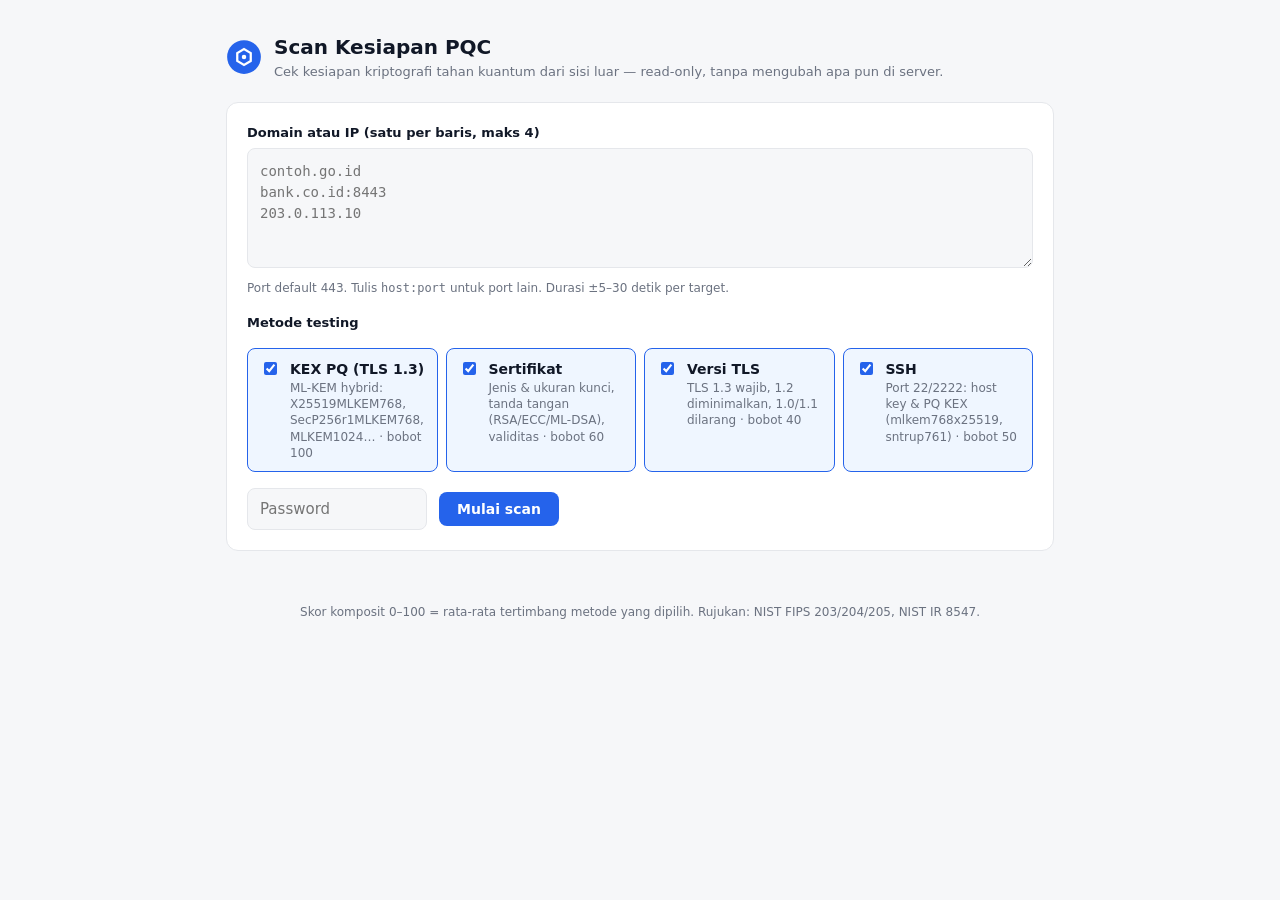
==== app/static/index.html @ fd1c0d9f "Import SecScan PQC as deployed on cyrene Co-Authored-By: Claude Opus 5.5 <noreply@anthropic.com>" ====
<!doctype html>
<html lang="id">
<head>
<meta charset="utf-8">
<meta name="viewport" content="width=device-width, initial-scale=1">
<title>SecScan PQC</title>
<link rel="icon" href="data:image/svg+xml,<svg xmlns='http://www.w3.org/2000/svg' viewBox='0 0 32 32'><circle cx='16' cy='16' r='15' fill='%232563eb'/><polygon points='22,19.5 16,23 10,19.5 10,12.5 16,9 22,12.5' fill='none' stroke='white' stroke-width='2'/></svg>">
<style>
  :root {
    --bg: #f6f7f9; --card: #fff; --ink: #111827; --muted: #6b7280; --line: #e5e7eb;
    --blue: #2563eb; --green: #15803d; --lime: #65a30d; --orange: #d97706; --dorange: #ea580c; --red: #dc2626;
    --crit-bg: #fef2f2; --high-bg: #fffbeb; --info-bg: #eff6ff; --good-bg: #f0fdf4; --high-fg: #b45309; --info-fg: #1d4ed8;
    --track: #f3f4f6;
  }
  @media (prefers-color-scheme: dark) {
    :root {
      --bg: #0b0f17; --card: #121826; --ink: #e5e7eb; --muted: #9ca3af; --line: #253047; --track: #1f2937;
      --crit-bg: #2a1215; --high-bg: #2a1f0d; --info-bg: #0f1d3a; --good-bg: #0d2318; --high-fg: #fbbf24; --info-fg: #93c5fd;
    }
  }
  * { box-sizing: border-box; }
  body { margin: 0; background: var(--bg); color: var(--ink); font: 15px/1.5 system-ui, -apple-system, "Segoe UI", Roboto, sans-serif; }
  main { max-width: 860px; margin: 0 auto; padding: 32px 16px 64px; }
  header { display: flex; align-items: center; gap: 12px; margin-bottom: 20px; }
  header h1 { font-size: 20px; margin: 0; }
  header p { margin: 0; color: var(--muted); font-size: 13px; }
  .card { background: var(--card); border: 1px solid var(--line); border-radius: 12px; padding: 20px; }
  textarea { width: 100%; min-height: 120px; resize: vertical; padding: 12px; border-radius: 8px; border: 1px solid var(--line);
             background: var(--bg); color: var(--ink); font: 14px/1.5 ui-monospace, SFMono-Regular, Menlo, monospace; }
  textarea:focus { outline: 2px solid var(--blue); outline-offset: -1px; }
  .label { font-weight: 600; font-size: 13px; margin: 0 0 6px; display: block; }
  .hint { color: var(--muted); font-size: 12px; margin-top: 4px; }
  .methods { display: grid; grid-template-columns: repeat(auto-fit, minmax(180px, 1fr)); gap: 8px; margin-top: 16px; }
  .methods label { display: flex; gap: 10px; align-items: flex-start; border: 1px solid var(--line); border-radius: 8px; padding: 10px 12px; cursor: pointer; }
  .methods label:has(input:checked) { border-color: var(--blue); background: var(--info-bg); }
  .methods input { margin-top: 3px; accent-color: var(--blue); }
  .methods b { display: block; font-size: 14px; }
  .methods small { color: var(--muted); font-size: 12px; line-height: 1.35; display: block; }
  .actions { display: flex; align-items: center; gap: 12px; margin-top: 16px; flex-wrap: wrap; }
  #pw { padding: 9px 12px; border-radius: 8px; border: 1px solid var(--line); background: var(--bg); color: var(--ink); font: inherit; width: 180px; }
  #pw:focus { outline: 2px solid var(--blue); outline-offset: -1px; }
  button, .btn { appearance: none; border: 0; border-radius: 8px; padding: 10px 18px; font-family: inherit; font-size: 14px; font-weight: 600; line-height: 1; cursor: pointer;
                 background: var(--blue); color: #fff; text-decoration: none; display: inline-block; }
  button:disabled { opacity: .6; cursor: progress; }
  .btn.secondary { background: transparent; color: var(--blue); border: 1px solid var(--blue); }
  .status { color: var(--muted); font-size: 13px; }
  .error { color: var(--red); font-size: 13px; }
  #results { margin-top: 24px; display: grid; gap: 16px; }
  .summary { display: flex; flex-wrap: wrap; gap: 20px; align-items: center; }
  .summary .avg { font-size: 30px; font-weight: 700; color: var(--blue); line-height: 1; }
  .summary small { color: var(--muted); font-size: 12px; display: block; }
  .gcount { text-align: center; }
  .badge { display: inline-block; min-width: 26px; padding: 2px 8px; border-radius: 5px; color: #fff; font-weight: 700; font-size: 13px; text-align: center; }
  .gA { background: var(--green); } .gB { background: var(--lime); } .gC { background: var(--orange); } .gD { background: var(--dorange); } .gE { background: var(--red); }
  .host-head { display: flex; justify-content: space-between; align-items: flex-start; gap: 12px; }
  .host-head h2 { margin: 0; font-size: 18px; word-break: break-all; }
  .meta { color: var(--muted); font-size: 12px; }
  .score { text-align: right; }
  .score .n { font-size: 30px; font-weight: 700; line-height: 1; }
  .pqc { display: inline-block; font-size: 11px; font-weight: 700; padding: 2px 8px; border-radius: 99px; margin-top: 6px; }
  .pqc.ok { background: var(--good-bg); color: var(--green); } .pqc.part { background: var(--high-bg); color: var(--high-fg); } .pqc.no { background: var(--crit-bg); color: var(--red); }
  .bars { margin: 16px 0 6px; display: grid; gap: 6px; }
  .bar { display: grid; grid-template-columns: 130px 1fr 44px; gap: 10px; align-items: center; font-size: 13px; }
  .track { height: 12px; border-radius: 99px; background: var(--track); border: 1px solid var(--line); overflow: hidden; }
  .fill { height: 100%; border-radius: 99px; }
  .pct { text-align: right; font-weight: 700; font-size: 12px; font-variant-numeric: tabular-nums; }
  .note { color: var(--muted); font-size: 12px; font-style: italic; }
  table { width: 100%; border-collapse: collapse; font-size: 13px; margin-top: 12px; }
  td { padding: 6px 8px; border-bottom: 1px solid var(--line); vertical-align: top; overflow-wrap: anywhere; }
  td:first-child { font-weight: 600; width: 150px; }
  h3 { font-size: 15px; margin: 18px 0 6px; }
  .finding { display: grid; grid-template-columns: 220px 1fr; gap: 10px; padding: 7px 10px; font-size: 13px; border-radius: 6px; margin-bottom: 4px; }
  .finding b { font-weight: 700; }
  .crit { background: var(--crit-bg); } .crit b { color: var(--red); }
  .high { background: var(--high-bg); } .high b { color: var(--high-fg); }
  .info { background: var(--info-bg); } .info b { color: var(--info-fg); }
  .good { background: var(--good-bg); } .good b { color: var(--green); }
  footer { color: var(--muted); font-size: 12px; margin-top: 28px; text-align: center; }
  @media (max-width: 600px) {
    .bar { grid-template-columns: 90px 1fr 40px; }
    .finding { grid-template-columns: 1fr; gap: 2px; }
    td:first-child { width: 110px; }
  }
</style>
</head>
<body>
<main>
  <header>
    <svg width="36" height="36" viewBox="0 0 32 32" aria-hidden="true"><circle cx="16" cy="16" r="15" fill="#2563eb"/><polygon points="22,19.5 16,23 10,19.5 10,12.5 16,9 22,12.5" fill="none" stroke="#fff" stroke-width="2"/><circle cx="16" cy="16" r="2" fill="#fff"/></svg>
    <div>
      <h1>Scan Kesiapan PQC</h1>
      <p>Cek kesiapan kriptografi tahan kuantum dari sisi luar — read-only, tanpa mengubah apa pun di server.</p>
    </div>
  </header>

  <form id="f" class="card">
    <label class="label" for="targets">Domain atau IP (satu per baris, maks 4)</label>
    <textarea id="targets" spellcheck="false" placeholder="contoh.go.id&#10;bank.co.id:8443&#10;203.0.113.10" required></textarea>
    <div class="hint">Port default 443. Tulis <code>host:port</code> untuk port lain. Durasi ±5–30 detik per target.</div>

    <span class="label" style="margin-top:16px">Metode testing</span>
    <div class="methods">
      <label><input type="checkbox" name="check" value="kex" checked><span><b>KEX PQ (TLS 1.3)</b><small>ML-KEM hybrid: X25519MLKEM768, SecP256r1MLKEM768, MLKEM1024… · bobot 100</small></span></label>
      <label><input type="checkbox" name="check" value="cert" checked><span><b>Sertifikat</b><small>Jenis &amp; ukuran kunci, tanda tangan (RSA/ECC/ML-DSA), validitas · bobot 60</small></span></label>
      <label><input type="checkbox" name="check" value="tls" checked><span><b>Versi TLS</b><small>TLS 1.3 wajib, 1.2 diminimalkan, 1.0/1.1 dilarang · bobot 40</small></span></label>
      <label><input type="checkbox" name="check" value="ssh" checked><span><b>SSH</b><small>Port 22/2222: host key &amp; PQ KEX (mlkem768x25519, sntrup761) · bobot 50</small></span></label>
    </div>

    <div class="actions">
      <input id="pw" type="password" placeholder="Password" autocomplete="current-password" required aria-label="Password">
      <button id="go" type="submit">Mulai scan</button>
      <span id="status" class="status" aria-live="polite"></span>
    </div>
  </form>

  <section id="results"></section>
  <footer>Skor komposit 0–100 = rata-rata tertimbang metode yang dipilih. Rujukan: NIST FIPS 203/204/205, NIST IR 8547.</footer>
</main>

<script>
const $ = s => document.querySelector(s);
const esc = s => String(s).replace(/[&<>"']/g, c => ({'&':'&amp;','<':'&lt;','>':'&gt;','"':'&quot;',"'":'&#39;'}[c]));
const barColor = p => p >= 90 ? 'var(--green)' : p >= 50 ? 'var(--blue)' : p > 0 ? 'var(--orange)' : 'transparent';
try { $('#pw').value = localStorage.getItem('scanpw') || ''; } catch (_) {}
const pqcClass = s => s === 'SIAP PQC' ? 'ok' : s === 'SEBAGIAN' ? 'part' : 'no';

function hostCard(r) {
  if (r.error) {
    return `<div class="card"><div class="host-head"><div><h2>${esc(r.host || r.target)}</h2>
      <div class="error">Gagal: ${esc(r.error)}</div></div></div></div>`;
  }
  const port = r.port !== 443 ? ':' + r.port : '';
  const when = r.scanned_at.slice(0, 19).replace('T', ' ');
  const bars = r.components.map(c => `<div class="bar"><span>${esc(c.label)} (max ${c.max})</span>
      <div class="track"><div class="fill" style="width:${c.pct}%;background:${barColor(c.pct)}"></div></div>
      <span class="pct">${c.pct}%</span></div>`).join('');
  const weights = r.components.map(c => `${c.label} ${c.max}`).join(', ');
  const details = r.details.map(([k, v]) => `<tr><td>${esc(k)}</td><td>${esc(v)}</td></tr>`).join('');
  const findings = r.findings.map(f => `<div class="finding ${f.level}"><b>${esc(f.title)}</b><span>${esc(f.text)}</span></div>`).join('');
  return `<div class="card">
    <div class="host-head">
      <div><h2>${esc(r.host + port)}</h2>
        <div class="meta">scan ${esc(when)} · durasi ${r.duration} dtk · IP ${esc(r.ip)}</div>
        <span class="pqc ${pqcClass(r.pqc_status)}">${esc(r.pqc_status)}</span></div>
      <div class="score"><div class="n">${r.score}</div><span class="badge g${r.grade}">${r.grade}</span></div>
    </div>
    <div class="bars">${bars}</div>
    <div class="note">Skor komposit ${r.score}/100 dari bobot ${esc(weights)}</div>
    <table>${details}</table>
    ${findings ? `<h3>Temuan dan rekomendasi</h3>${findings}` : ''}
  </div>`;
}

function render(data) {
  const s = data.summary;
  const grades = 'ABCDE'.split('').map(g => `<div class="gcount"><small>Grade ${g}</small><span class="badge g${g}">${s.grades[g]}</span></div>`).join('');
  $('#results').innerHTML = `<div class="card summary">
      <div><small>Rata-rata skor</small><div class="avg">${s.avg}</div></div>
      ${grades}
      <div><small>Host dipindai</small><b>${s.hosts}</b></div>
      <a class="btn secondary" style="margin-left:auto" href="/api/report/${data.id}.pdf">Unduh laporan PDF</a>
    </div>` + data.results.map(hostCard).join('');
}

$('#f').addEventListener('submit', async e => {
  e.preventDefault();
  const targets = $('#targets').value.split(/[\n,]+/).map(t => t.trim()).filter(Boolean);
  const checks = [...document.querySelectorAll('input[name=check]:checked')].map(i => i.value);
  const status = $('#status');
  status.className = 'status';
  if (!targets.length) { status.textContent = 'Masukkan minimal satu target.'; return; }
  if (targets.length > 4) { status.className = 'error'; status.textContent = 'Maksimal 4 target per scan.'; return; }
  if (!checks.length) { status.className = 'error'; status.textContent = 'Pilih minimal satu metode testing.'; return; }
  $('#go').disabled = true;
  const t0 = Date.now();
  const tick = setInterval(() => status.textContent = `Memindai ${targets.length} target… ${Math.round((Date.now() - t0) / 1000)} dtk`, 500);
  try {
    const res = await fetch('/api/scan', { method: 'POST', headers: { 'Content-Type': 'application/json', 'X-Scan-Password': $('#pw').value }, body: JSON.stringify({ targets, checks }) });
    const data = await res.json().catch(() => ({}));
    if (!res.ok) throw new Error(data.detail || `HTTP ${res.status}`);
    try { localStorage.setItem('scanpw', $('#pw').value); } catch (_) {}
    render(data);
    status.textContent = `Selesai dalam ${Math.round((Date.now() - t0) / 1000)} dtk.`;
    $('#results').scrollIntoView({ behavior: 'smooth' });
  } catch (err) {
    status.className = 'error';
    status.textContent = 'Gagal: ' + err.message;
  } finally {
    clearInterval(tick);
    $('#go').disabled = false;
  }
});
</script>
</body>
</html>
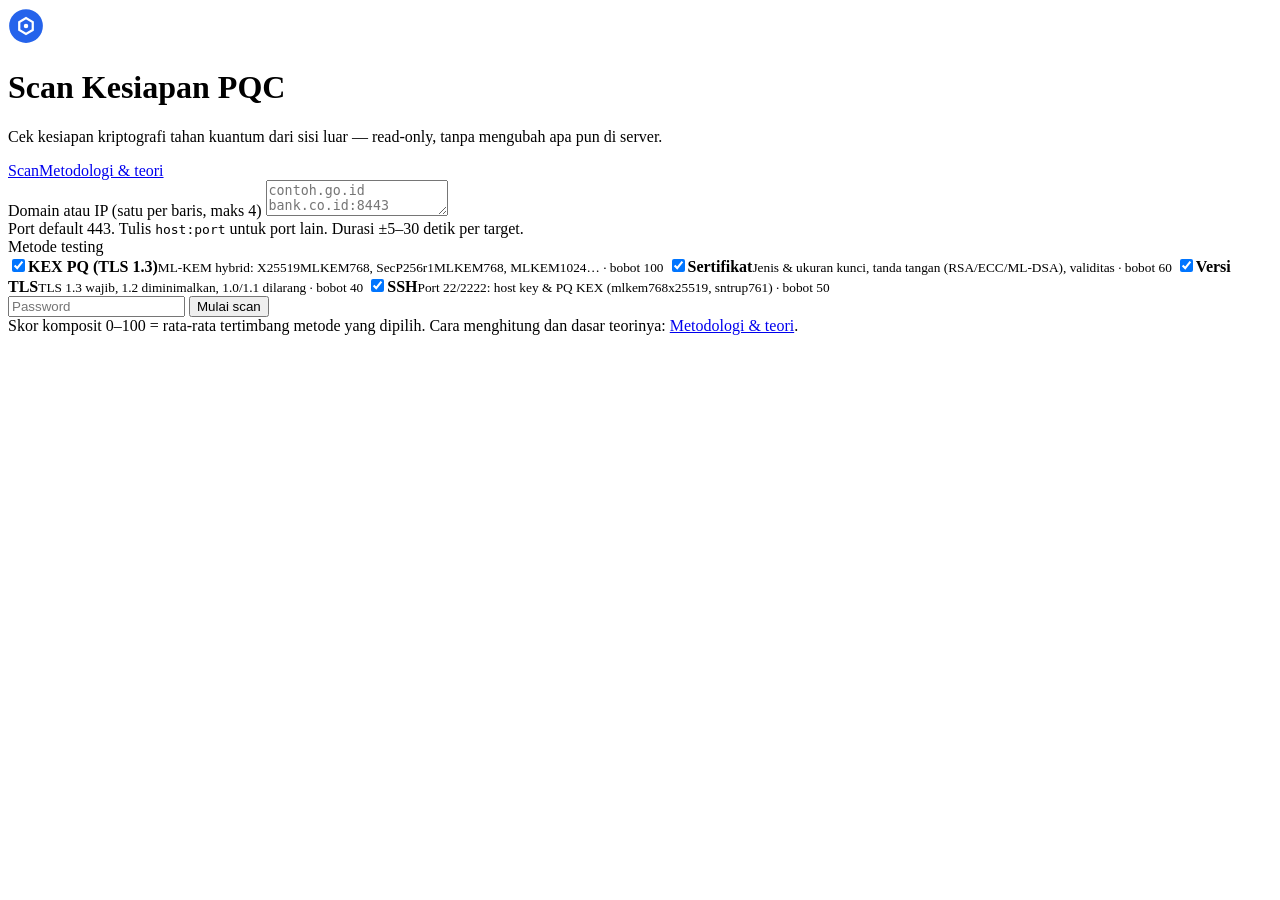
==== commit 0ae15be0: "Add methodology and PQC theory page /metodologi documents every probe, the exact scoring tables, wei" ====
--- a/app/static/index.html
+++ b/app/static/index.html
@@ -5,83 +5,7 @@
 <meta name="viewport" content="width=device-width, initial-scale=1">
 <title>SecScan PQC</title>
 <link rel="icon" href="data:image/svg+xml,<svg xmlns='http://www.w3.org/2000/svg' viewBox='0 0 32 32'><circle cx='16' cy='16' r='15' fill='%232563eb'/><polygon points='22,19.5 16,23 10,19.5 10,12.5 16,9 22,12.5' fill='none' stroke='white' stroke-width='2'/></svg>">
-<style>
-  :root {
-    --bg: #f6f7f9; --card: #fff; --ink: #111827; --muted: #6b7280; --line: #e5e7eb;
-    --blue: #2563eb; --green: #15803d; --lime: #65a30d; --orange: #d97706; --dorange: #ea580c; --red: #dc2626;
-    --crit-bg: #fef2f2; --high-bg: #fffbeb; --info-bg: #eff6ff; --good-bg: #f0fdf4; --high-fg: #b45309; --info-fg: #1d4ed8;
-    --track: #f3f4f6;
-  }
-  @media (prefers-color-scheme: dark) {
-    :root {
-      --bg: #0b0f17; --card: #121826; --ink: #e5e7eb; --muted: #9ca3af; --line: #253047; --track: #1f2937;
-      --crit-bg: #2a1215; --high-bg: #2a1f0d; --info-bg: #0f1d3a; --good-bg: #0d2318; --high-fg: #fbbf24; --info-fg: #93c5fd;
-    }
-  }
-  * { box-sizing: border-box; }
-  body { margin: 0; background: var(--bg); color: var(--ink); font: 15px/1.5 system-ui, -apple-system, "Segoe UI", Roboto, sans-serif; }
-  main { max-width: 860px; margin: 0 auto; padding: 32px 16px 64px; }
-  header { display: flex; align-items: center; gap: 12px; margin-bottom: 20px; }
-  header h1 { font-size: 20px; margin: 0; }
-  header p { margin: 0; color: var(--muted); font-size: 13px; }
-  .card { background: var(--card); border: 1px solid var(--line); border-radius: 12px; padding: 20px; }
-  textarea { width: 100%; min-height: 120px; resize: vertical; padding: 12px; border-radius: 8px; border: 1px solid var(--line);
-             background: var(--bg); color: var(--ink); font: 14px/1.5 ui-monospace, SFMono-Regular, Menlo, monospace; }
-  textarea:focus { outline: 2px solid var(--blue); outline-offset: -1px; }
-  .label { font-weight: 600; font-size: 13px; margin: 0 0 6px; display: block; }
-  .hint { color: var(--muted); font-size: 12px; margin-top: 4px; }
-  .methods { display: grid; grid-template-columns: repeat(auto-fit, minmax(180px, 1fr)); gap: 8px; margin-top: 16px; }
-  .methods label { display: flex; gap: 10px; align-items: flex-start; border: 1px solid var(--line); border-radius: 8px; padding: 10px 12px; cursor: pointer; }
-  .methods label:has(input:checked) { border-color: var(--blue); background: var(--info-bg); }
-  .methods input { margin-top: 3px; accent-color: var(--blue); }
-  .methods b { display: block; font-size: 14px; }
-  .methods small { color: var(--muted); font-size: 12px; line-height: 1.35; display: block; }
-  .actions { display: flex; align-items: center; gap: 12px; margin-top: 16px; flex-wrap: wrap; }
-  #pw { padding: 9px 12px; border-radius: 8px; border: 1px solid var(--line); background: var(--bg); color: var(--ink); font: inherit; width: 180px; }
-  #pw:focus { outline: 2px solid var(--blue); outline-offset: -1px; }
-  button, .btn { appearance: none; border: 0; border-radius: 8px; padding: 10px 18px; font-family: inherit; font-size: 14px; font-weight: 600; line-height: 1; cursor: pointer;
-                 background: var(--blue); color: #fff; text-decoration: none; display: inline-block; }
-  button:disabled { opacity: .6; cursor: progress; }
-  .btn.secondary { background: transparent; color: var(--blue); border: 1px solid var(--blue); }
-  .status { color: var(--muted); font-size: 13px; }
-  .error { color: var(--red); font-size: 13px; }
-  #results { margin-top: 24px; display: grid; gap: 16px; }
-  .summary { display: flex; flex-wrap: wrap; gap: 20px; align-items: center; }
-  .summary .avg { font-size: 30px; font-weight: 700; color: var(--blue); line-height: 1; }
-  .summary small { color: var(--muted); font-size: 12px; display: block; }
-  .gcount { text-align: center; }
-  .badge { display: inline-block; min-width: 26px; padding: 2px 8px; border-radius: 5px; color: #fff; font-weight: 700; font-size: 13px; text-align: center; }
-  .gA { background: var(--green); } .gB { background: var(--lime); } .gC { background: var(--orange); } .gD { background: var(--dorange); } .gE { background: var(--red); }
-  .host-head { display: flex; justify-content: space-between; align-items: flex-start; gap: 12px; }
-  .host-head h2 { margin: 0; font-size: 18px; word-break: break-all; }
-  .meta { color: var(--muted); font-size: 12px; }
-  .score { text-align: right; }
-  .score .n { font-size: 30px; font-weight: 700; line-height: 1; }
-  .pqc { display: inline-block; font-size: 11px; font-weight: 700; padding: 2px 8px; border-radius: 99px; margin-top: 6px; }
-  .pqc.ok { background: var(--good-bg); color: var(--green); } .pqc.part { background: var(--high-bg); color: var(--high-fg); } .pqc.no { background: var(--crit-bg); color: var(--red); }
-  .bars { margin: 16px 0 6px; display: grid; gap: 6px; }
-  .bar { display: grid; grid-template-columns: 130px 1fr 44px; gap: 10px; align-items: center; font-size: 13px; }
-  .track { height: 12px; border-radius: 99px; background: var(--track); border: 1px solid var(--line); overflow: hidden; }
-  .fill { height: 100%; border-radius: 99px; }
-  .pct { text-align: right; font-weight: 700; font-size: 12px; font-variant-numeric: tabular-nums; }
-  .note { color: var(--muted); font-size: 12px; font-style: italic; }
-  table { width: 100%; border-collapse: collapse; font-size: 13px; margin-top: 12px; }
-  td { padding: 6px 8px; border-bottom: 1px solid var(--line); vertical-align: top; overflow-wrap: anywhere; }
-  td:first-child { font-weight: 600; width: 150px; }
-  h3 { font-size: 15px; margin: 18px 0 6px; }
-  .finding { display: grid; grid-template-columns: 220px 1fr; gap: 10px; padding: 7px 10px; font-size: 13px; border-radius: 6px; margin-bottom: 4px; }
-  .finding b { font-weight: 700; }
-  .crit { background: var(--crit-bg); } .crit b { color: var(--red); }
-  .high { background: var(--high-bg); } .high b { color: var(--high-fg); }
-  .info { background: var(--info-bg); } .info b { color: var(--info-fg); }
-  .good { background: var(--good-bg); } .good b { color: var(--green); }
-  footer { color: var(--muted); font-size: 12px; margin-top: 28px; text-align: center; }
-  @media (max-width: 600px) {
-    .bar { grid-template-columns: 90px 1fr 40px; }
-    .finding { grid-template-columns: 1fr; gap: 2px; }
-    td:first-child { width: 110px; }
-  }
-</style>
+<link rel="stylesheet" href="/static/app.css">
 </head>
 <body>
 <main>
@@ -91,6 +15,7 @@
       <h1>Scan Kesiapan PQC</h1>
       <p>Cek kesiapan kriptografi tahan kuantum dari sisi luar — read-only, tanpa mengubah apa pun di server.</p>
     </div>
+    <nav><a href="/" aria-current="page">Scan</a><a href="/metodologi">Metodologi &amp; teori</a></nav>
   </header>
 
   <form id="f" class="card">
@@ -107,14 +32,14 @@
     </div>
 
     <div class="actions">
-      <input id="pw" type="password" placeholder="Password" autocomplete="current-password" required aria-label="Password">
+      <input id="pw" type="password" placeholder="Password" autocomplete="current-password" aria-label="Password">
       <button id="go" type="submit">Mulai scan</button>
       <span id="status" class="status" aria-live="polite"></span>
     </div>
   </form>
 
   <section id="results"></section>
-  <footer>Skor komposit 0–100 = rata-rata tertimbang metode yang dipilih. Rujukan: NIST FIPS 203/204/205, NIST IR 8547.</footer>
+  <footer>Skor komposit 0–100 = rata-rata tertimbang metode yang dipilih. Cara menghitung dan dasar teorinya: <a href="/metodologi">Metodologi &amp; teori</a>.</footer>
 </main>
 
 <script>
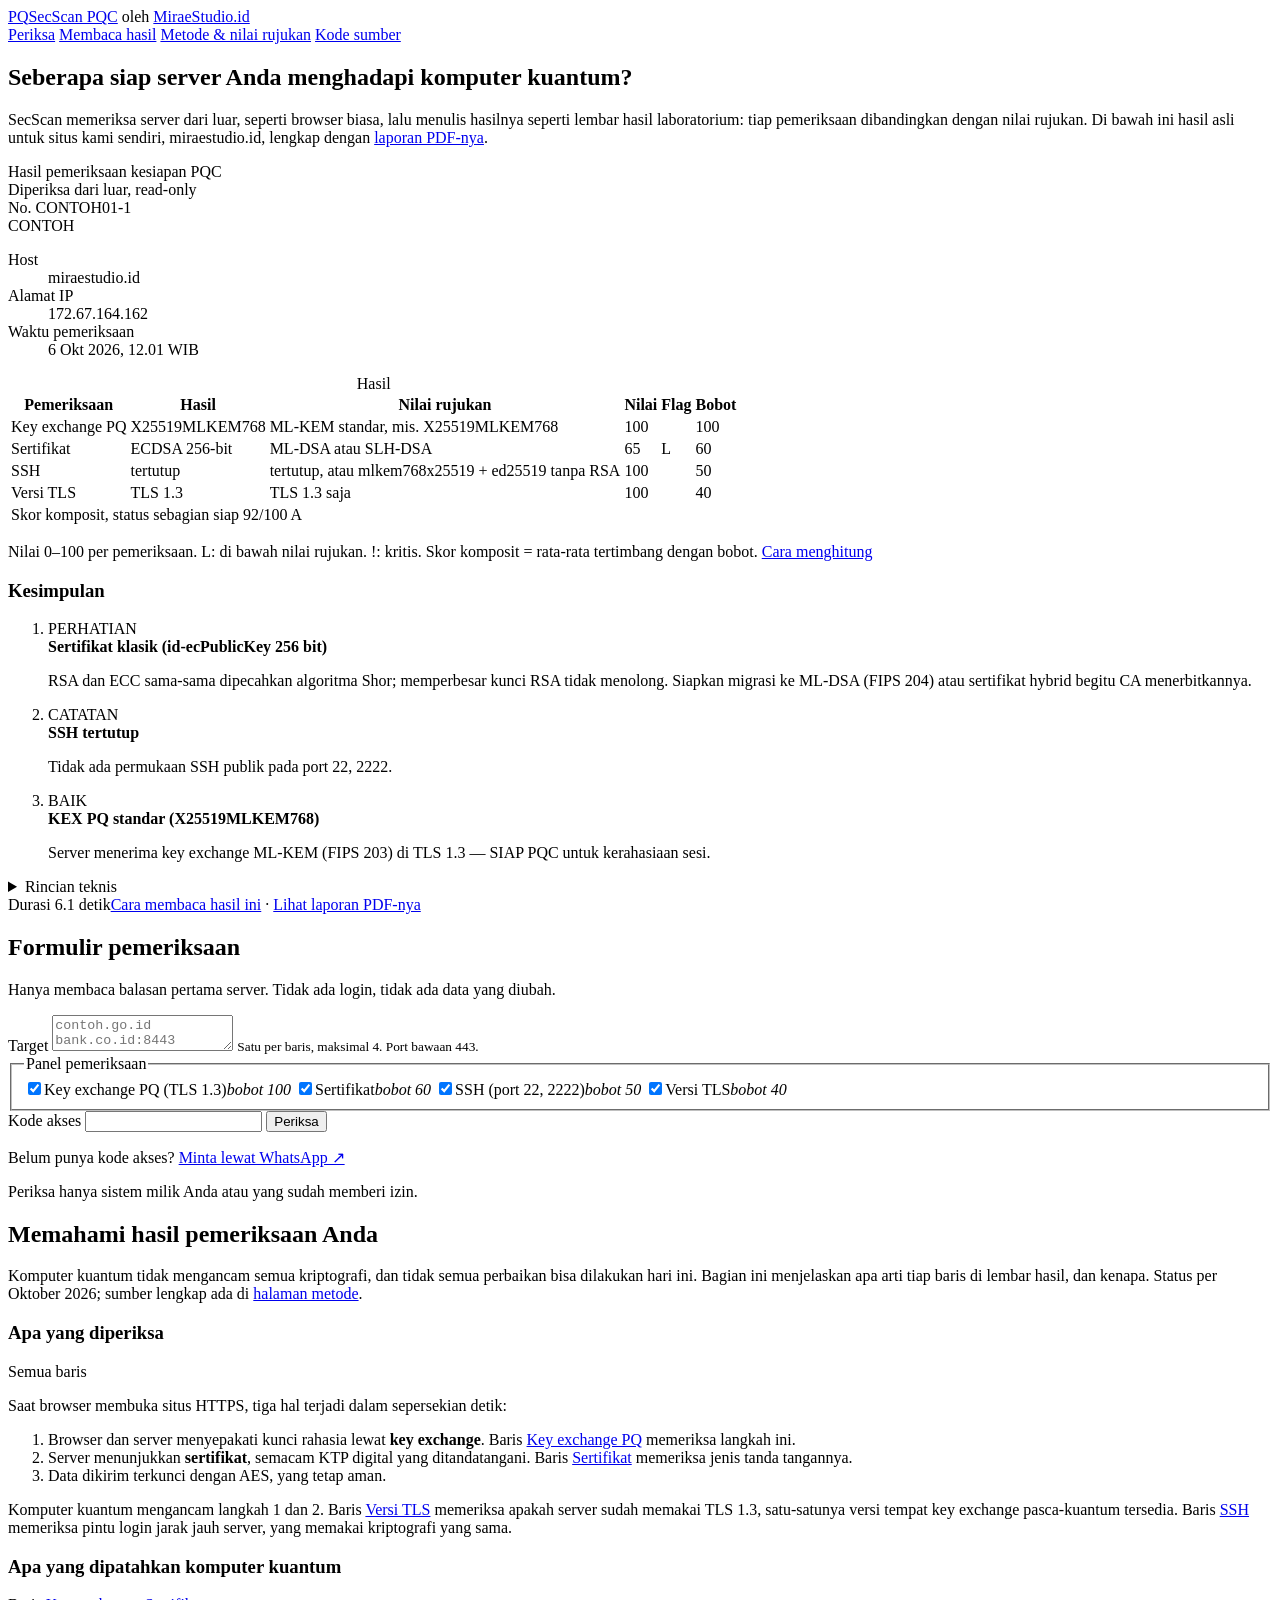
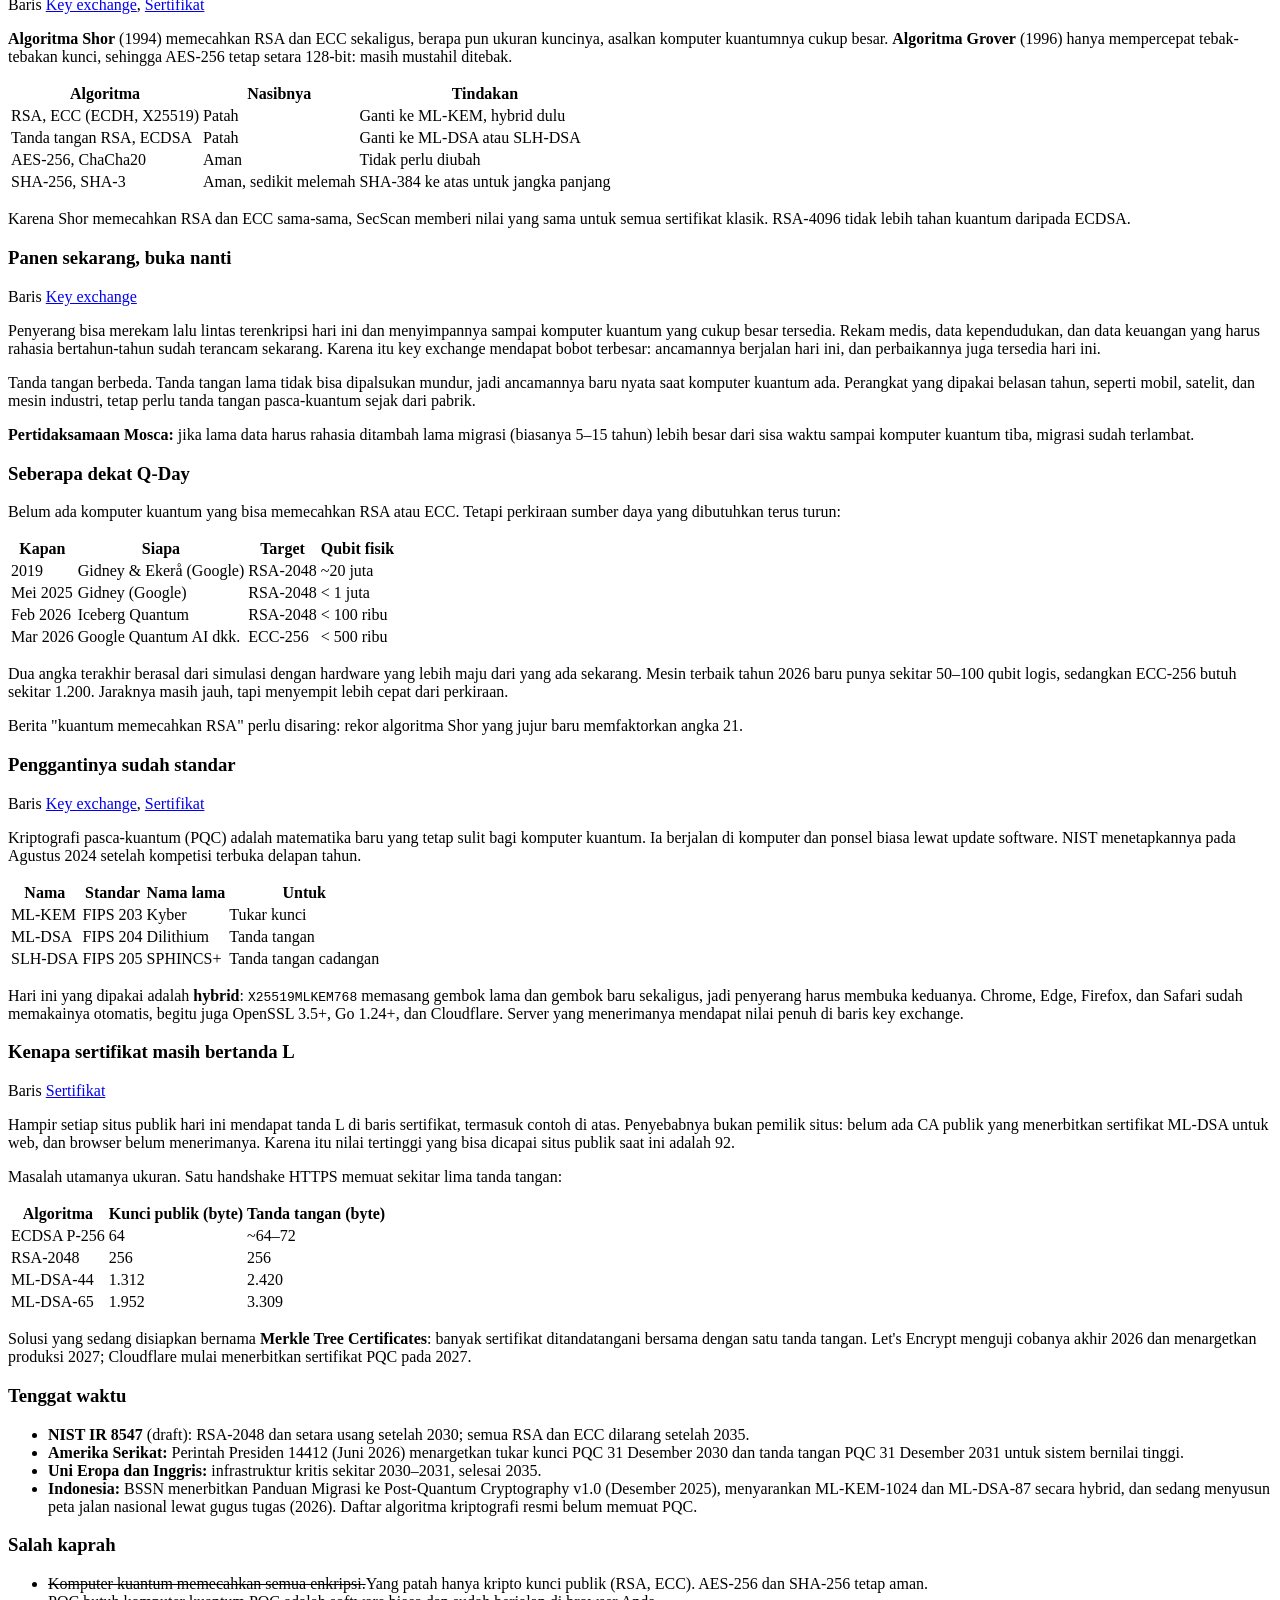
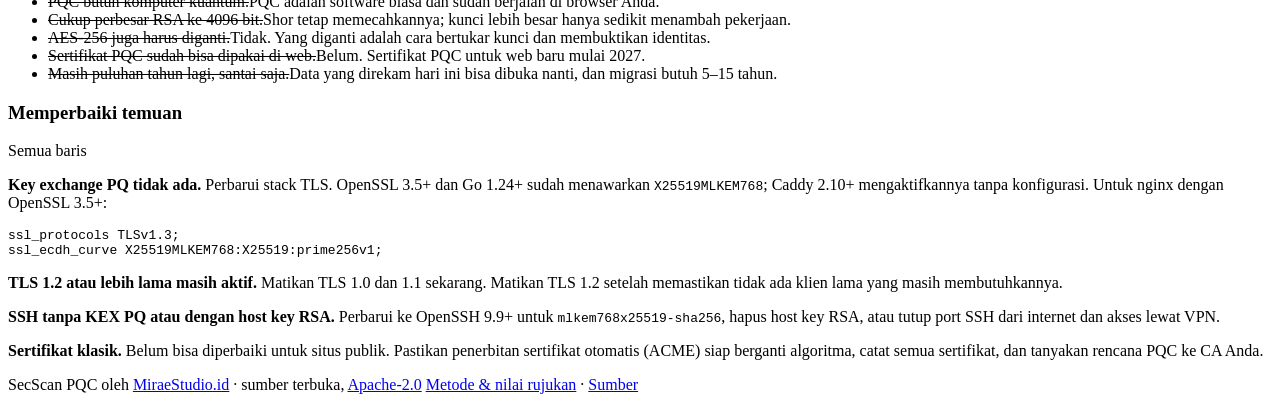
==== commit 15e2b60c: "Redesign SecScan as a lab result sheet, with the PQC reading guide The home page now shows a scan as" ====
--- a/app/static/index.html
+++ b/app/static/index.html
@@ -3,115 +3,356 @@
 <head>
 <meta charset="utf-8">
 <meta name="viewport" content="width=device-width, initial-scale=1">
-<title>SecScan PQC</title>
-<link rel="icon" href="data:image/svg+xml,<svg xmlns='http://www.w3.org/2000/svg' viewBox='0 0 32 32'><circle cx='16' cy='16' r='15' fill='%232563eb'/><polygon points='22,19.5 16,23 10,19.5 10,12.5 16,9 22,12.5' fill='none' stroke='white' stroke-width='2'/></svg>">
+<title>SecScan PQC: periksa kesiapan kriptografi pasca-kuantum</title>
+<meta name="description" content="Periksa kesiapan sebuah server menghadapi komputer kuantum, lalu pelajari cara membaca hasilnya: key exchange ML-KEM, sertifikat, versi TLS, dan SSH.">
+<link rel="icon" href="data:image/svg+xml,<svg xmlns='http://www.w3.org/2000/svg' viewBox='0 0 32 32'><rect x='5' y='2' width='22' height='28' fill='white' stroke='%231d2321' stroke-width='2'/><rect x='5' y='2' width='22' height='7' fill='%2300705f'/><path d='M9 15h14M9 20h14M9 25h9' stroke='%231d2321' stroke-width='2'/></svg>">
+<link rel="preload" href="/static/fonts/atkinson-next.woff2" as="font" type="font/woff2" crossorigin>
 <link rel="stylesheet" href="/static/app.css">
 </head>
 <body>
+<header class="letterhead">
+  <div class="wrap">
+    <a class="brand" href="/"><span class="brand-code">PQ</span><span class="brand-name">SecScan PQC</span></a>
+    <span class="brand-by">oleh <a href="https://miraestudio.id">MiraeStudio.id</a></span>
+    <nav aria-label="Utama">
+      <a href="/" aria-current="page">Periksa</a>
+      <a href="#membaca">Membaca hasil</a>
+      <a href="/metodologi">Metode &amp; nilai rujukan</a>
+      <a href="https://github.com/Nael-Nathanael/secscan-pqc">Kode sumber</a>
+    </nav>
+  </div>
+</header>
+
 <main>
-  <header>
-    <svg width="36" height="36" viewBox="0 0 32 32" aria-hidden="true"><circle cx="16" cy="16" r="15" fill="#2563eb"/><polygon points="22,19.5 16,23 10,19.5 10,12.5 16,9 22,12.5" fill="none" stroke="#fff" stroke-width="2"/><circle cx="16" cy="16" r="2" fill="#fff"/></svg>
-    <div>
-      <h1>Scan Kesiapan PQC</h1>
-      <p>Cek kesiapan kriptografi tahan kuantum dari sisi luar — read-only, tanpa mengubah apa pun di server.</p>
+  <section class="wrap intro">
+    <h1>Seberapa siap server Anda menghadapi komputer kuantum?</h1>
+    <p>SecScan memeriksa server dari luar, seperti browser biasa, lalu menulis hasilnya seperti lembar hasil laboratorium:
+      tiap pemeriksaan dibandingkan dengan nilai rujukan. Di bawah ini hasil asli untuk situs kami sendiri, miraestudio.id,
+      lengkap dengan <a href="/static/contoh/miraestudio-id.pdf">laporan PDF-nya</a>.</p>
+  </section>
+
+  <div class="wrap desk">
+    <div class="sheets" id="sheets" aria-live="polite">
+      <noscript><p>Aktifkan JavaScript untuk melihat contoh hasil dan menjalankan pemeriksaan.</p></noscript>
     </div>
-    <nav><a href="/" aria-current="page">Scan</a><a href="/metodologi">Metodologi &amp; teori</a></nav>
-  </header>
-
-  <form id="f" class="card">
-    <label class="label" for="targets">Domain atau IP (satu per baris, maks 4)</label>
-    <textarea id="targets" spellcheck="false" placeholder="contoh.go.id&#10;bank.co.id:8443&#10;203.0.113.10" required></textarea>
-    <div class="hint">Port default 443. Tulis <code>host:port</code> untuk port lain. Durasi ±5–30 detik per target.</div>
-
-    <span class="label" style="margin-top:16px">Metode testing</span>
-    <div class="methods">
-      <label><input type="checkbox" name="check" value="kex" checked><span><b>KEX PQ (TLS 1.3)</b><small>ML-KEM hybrid: X25519MLKEM768, SecP256r1MLKEM768, MLKEM1024… · bobot 100</small></span></label>
-      <label><input type="checkbox" name="check" value="cert" checked><span><b>Sertifikat</b><small>Jenis &amp; ukuran kunci, tanda tangan (RSA/ECC/ML-DSA), validitas · bobot 60</small></span></label>
-      <label><input type="checkbox" name="check" value="tls" checked><span><b>Versi TLS</b><small>TLS 1.3 wajib, 1.2 diminimalkan, 1.0/1.1 dilarang · bobot 40</small></span></label>
-      <label><input type="checkbox" name="check" value="ssh" checked><span><b>SSH</b><small>Port 22/2222: host key &amp; PQ KEX (mlkem768x25519, sntrup761) · bobot 50</small></span></label>
+
+    <form class="slip" id="slip">
+      <h2>Formulir pemeriksaan</h2>
+      <p class="lede">Hanya membaca balasan pertama server. Tidak ada login, tidak ada data yang diubah.</p>
+
+      <label class="field" for="targets"><span>Target</span>
+        <textarea id="targets" spellcheck="false" autocapitalize="off" placeholder="contoh.go.id&#10;bank.co.id:8443" required></textarea>
+        <small>Satu per baris, maksimal 4. Port bawaan 443.</small>
+      </label>
+
+      <fieldset>
+        <legend>Panel pemeriksaan</legend>
+        <label class="panel"><input type="checkbox" name="check" value="kex" checked><span>Key exchange PQ (TLS 1.3)</span><em>bobot 100</em></label>
+        <label class="panel"><input type="checkbox" name="check" value="cert" checked><span>Sertifikat</span><em>bobot 60</em></label>
+        <label class="panel"><input type="checkbox" name="check" value="ssh" checked><span>SSH (port 22, 2222)</span><em>bobot 50</em></label>
+        <label class="panel"><input type="checkbox" name="check" value="tls" checked><span>Versi TLS</span><em>bobot 40</em></label>
+      </fieldset>
+
+      <label class="field" for="pw"><span>Kode akses</span>
+        <input id="pw" type="password" autocomplete="current-password">
+      </label>
+
+      <button class="go" id="go" type="submit">Periksa</button>
+      <p class="status" id="status" role="status"></p>
+      <p class="ask">Belum punya kode akses? <a id="ask" href="https://wa.me/6289503386642">Minta lewat WhatsApp ↗</a></p>
+      <p class="consent">Periksa hanya sistem milik Anda atau yang sudah memberi izin.</p>
+    </form>
+  </div>
+
+  <section class="leaflet" id="membaca" aria-labelledby="membaca-h">
+    <div class="wrap">
+      <div class="leaflet-head">
+        <h2 id="membaca-h">Memahami hasil pemeriksaan Anda</h2>
+        <p>Komputer kuantum tidak mengancam semua kriptografi, dan tidak semua perbaikan bisa dilakukan hari ini.
+          Bagian ini menjelaskan apa arti tiap baris di lembar hasil, dan kenapa. Status per Oktober 2026; sumber lengkap ada di
+          <a href="/metodologi#sumber">halaman metode</a>.</p>
+      </div>
+
+      <article class="topic" id="apa-yang-diperiksa">
+        <div><h3>Apa yang diperiksa</h3><p class="row-ref">Semua baris</p></div>
+        <div class="body">
+          <p>Saat browser membuka situs HTTPS, tiga hal terjadi dalam sepersekian detik:</p>
+          <ol>
+            <li>Browser dan server menyepakati kunci rahasia lewat <b>key exchange</b>. Baris <a href="#row-kex">Key exchange PQ</a> memeriksa langkah ini.</li>
+            <li>Server menunjukkan <b>sertifikat</b>, semacam KTP digital yang ditandatangani. Baris <a href="#row-cert">Sertifikat</a> memeriksa jenis tanda tangannya.</li>
+            <li>Data dikirim terkunci dengan AES, yang tetap aman.</li>
+          </ol>
+          <p>Komputer kuantum mengancam langkah 1 dan 2. Baris <a href="#row-tls">Versi TLS</a> memeriksa apakah server sudah memakai TLS 1.3,
+            satu-satunya versi tempat key exchange pasca-kuantum tersedia. Baris <a href="#row-ssh">SSH</a> memeriksa pintu login jarak jauh server, yang memakai kriptografi yang sama.</p>
+        </div>
+      </article>
+
+      <article class="topic" id="ancaman">
+        <div><h3>Apa yang dipatahkan komputer kuantum</h3><p class="row-ref">Baris <a href="#row-kex">Key exchange</a>, <a href="#row-cert">Sertifikat</a></p></div>
+        <div class="body">
+          <p><b>Algoritma Shor</b> (1994) memecahkan RSA dan ECC sekaligus, berapa pun ukuran kuncinya, asalkan komputer kuantumnya cukup besar.
+            <b>Algoritma Grover</b> (1996) hanya mempercepat tebak-tebakan kunci, sehingga AES-256 tetap setara 128-bit: masih mustahil ditebak.</p>
+          <div class="scroll"><table>
+            <thead><tr><th>Algoritma</th><th>Nasibnya</th><th>Tindakan</th></tr></thead>
+            <tbody>
+              <tr><td>RSA, ECC (ECDH, X25519)</td><td>Patah</td><td>Ganti ke ML-KEM, hybrid dulu</td></tr>
+              <tr><td>Tanda tangan RSA, ECDSA</td><td>Patah</td><td>Ganti ke ML-DSA atau SLH-DSA</td></tr>
+              <tr><td>AES-256, ChaCha20</td><td>Aman</td><td>Tidak perlu diubah</td></tr>
+              <tr><td>SHA-256, SHA-3</td><td>Aman, sedikit melemah</td><td>SHA-384 ke atas untuk jangka panjang</td></tr>
+            </tbody>
+          </table></div>
+          <p class="note">Karena Shor memecahkan RSA dan ECC sama-sama, SecScan memberi nilai yang sama untuk semua sertifikat klasik. RSA-4096 tidak lebih tahan kuantum daripada ECDSA.</p>
+        </div>
+      </article>
+
+      <article class="topic" id="panen">
+        <div><h3>Panen sekarang, buka nanti</h3><p class="row-ref">Baris <a href="#row-kex">Key exchange</a></p></div>
+        <div class="body">
+          <p>Penyerang bisa merekam lalu lintas terenkripsi hari ini dan menyimpannya sampai komputer kuantum yang cukup besar tersedia.
+            Rekam medis, data kependudukan, dan data keuangan yang harus rahasia bertahun-tahun sudah terancam sekarang.
+            Karena itu key exchange mendapat bobot terbesar: ancamannya berjalan hari ini, dan perbaikannya juga tersedia hari ini.</p>
+          <p>Tanda tangan berbeda. Tanda tangan lama tidak bisa dipalsukan mundur, jadi ancamannya baru nyata saat komputer kuantum ada.
+            Perangkat yang dipakai belasan tahun, seperti mobil, satelit, dan mesin industri, tetap perlu tanda tangan pasca-kuantum sejak dari pabrik.</p>
+          <p><b>Pertidaksamaan Mosca:</b> jika lama data harus rahasia ditambah lama migrasi (biasanya 5–15 tahun) lebih besar dari sisa waktu sampai komputer kuantum tiba, migrasi sudah terlambat.</p>
+        </div>
+      </article>
+
+      <article class="topic" id="qday">
+        <div><h3>Seberapa dekat Q-Day</h3></div>
+        <div class="body">
+          <p>Belum ada komputer kuantum yang bisa memecahkan RSA atau ECC. Tetapi perkiraan sumber daya yang dibutuhkan terus turun:</p>
+          <div class="scroll"><table>
+            <thead><tr><th>Kapan</th><th>Siapa</th><th>Target</th><th class="num">Qubit fisik</th></tr></thead>
+            <tbody>
+              <tr><td>2019</td><td>Gidney &amp; Ekerå (Google)</td><td>RSA-2048</td><td class="num">~20 juta</td></tr>
+              <tr><td>Mei 2025</td><td>Gidney (Google)</td><td>RSA-2048</td><td class="num">&lt; 1 juta</td></tr>
+              <tr><td>Feb 2026</td><td>Iceberg Quantum</td><td>RSA-2048</td><td class="num">&lt; 100 ribu</td></tr>
+              <tr><td>Mar 2026</td><td>Google Quantum AI dkk.</td><td>ECC-256</td><td class="num">&lt; 500 ribu</td></tr>
+            </tbody>
+          </table></div>
+          <p>Dua angka terakhir berasal dari simulasi dengan hardware yang lebih maju dari yang ada sekarang. Mesin terbaik tahun 2026 baru punya
+            sekitar 50–100 qubit logis, sedangkan ECC-256 butuh sekitar 1.200. Jaraknya masih jauh, tapi menyempit lebih cepat dari perkiraan.</p>
+          <p class="note">Berita "kuantum memecahkan RSA" perlu disaring: rekor algoritma Shor yang jujur baru memfaktorkan angka 21.</p>
+        </div>
+      </article>
+
+      <article class="topic" id="standar">
+        <div><h3>Penggantinya sudah standar</h3><p class="row-ref">Baris <a href="#row-kex">Key exchange</a>, <a href="#row-cert">Sertifikat</a></p></div>
+        <div class="body">
+          <p>Kriptografi pasca-kuantum (PQC) adalah matematika baru yang tetap sulit bagi komputer kuantum. Ia berjalan di komputer dan ponsel biasa lewat update software. NIST menetapkannya pada Agustus 2024 setelah kompetisi terbuka delapan tahun.</p>
+          <div class="scroll"><table>
+            <thead><tr><th>Nama</th><th>Standar</th><th>Nama lama</th><th>Untuk</th></tr></thead>
+            <tbody>
+              <tr><td>ML-KEM</td><td>FIPS 203</td><td>Kyber</td><td>Tukar kunci</td></tr>
+              <tr><td>ML-DSA</td><td>FIPS 204</td><td>Dilithium</td><td>Tanda tangan</td></tr>
+              <tr><td>SLH-DSA</td><td>FIPS 205</td><td>SPHINCS+</td><td>Tanda tangan cadangan</td></tr>
+            </tbody>
+          </table></div>
+          <p>Hari ini yang dipakai adalah <b>hybrid</b>: <code>X25519MLKEM768</code> memasang gembok lama dan gembok baru sekaligus, jadi penyerang harus membuka keduanya.
+            Chrome, Edge, Firefox, dan Safari sudah memakainya otomatis, begitu juga OpenSSL 3.5+, Go 1.24+, dan Cloudflare. Server yang menerimanya mendapat nilai penuh di baris key exchange.</p>
+        </div>
+      </article>
+
+      <article class="topic" id="sertifikat">
+        <div><h3>Kenapa sertifikat masih bertanda L</h3><p class="row-ref">Baris <a href="#row-cert">Sertifikat</a></p></div>
+        <div class="body">
+          <p>Hampir setiap situs publik hari ini mendapat tanda L di baris sertifikat, termasuk contoh di atas. Penyebabnya bukan pemilik situs:
+            belum ada CA publik yang menerbitkan sertifikat ML-DSA untuk web, dan browser belum menerimanya. Karena itu nilai tertinggi yang bisa dicapai situs publik saat ini adalah 92.</p>
+          <p>Masalah utamanya ukuran. Satu handshake HTTPS memuat sekitar lima tanda tangan:</p>
+          <div class="scroll"><table>
+            <thead><tr><th>Algoritma</th><th class="num">Kunci publik (byte)</th><th class="num">Tanda tangan (byte)</th></tr></thead>
+            <tbody>
+              <tr><td>ECDSA P-256</td><td class="num">64</td><td class="num">~64–72</td></tr>
+              <tr><td>RSA-2048</td><td class="num">256</td><td class="num">256</td></tr>
+              <tr><td>ML-DSA-44</td><td class="num">1.312</td><td class="num">2.420</td></tr>
+              <tr><td>ML-DSA-65</td><td class="num">1.952</td><td class="num">3.309</td></tr>
+            </tbody>
+          </table></div>
+          <p>Solusi yang sedang disiapkan bernama <b>Merkle Tree Certificates</b>: banyak sertifikat ditandatangani bersama dengan satu tanda tangan.
+            Let's Encrypt menguji cobanya akhir 2026 dan menargetkan produksi 2027; Cloudflare mulai menerbitkan sertifikat PQC pada 2027.</p>
+        </div>
+      </article>
+
+      <article class="topic" id="tenggat">
+        <div><h3>Tenggat waktu</h3></div>
+        <div class="body">
+          <ul>
+            <li><b>NIST IR 8547</b> (draft): RSA-2048 dan setara usang setelah 2030; semua RSA dan ECC dilarang setelah 2035.</li>
+            <li><b>Amerika Serikat:</b> Perintah Presiden 14412 (Juni 2026) menargetkan tukar kunci PQC 31 Desember 2030 dan tanda tangan PQC 31 Desember 2031 untuk sistem bernilai tinggi.</li>
+            <li><b>Uni Eropa dan Inggris:</b> infrastruktur kritis sekitar 2030–2031, selesai 2035.</li>
+            <li><b>Indonesia:</b> BSSN menerbitkan Panduan Migrasi ke Post-Quantum Cryptography v1.0 (Desember 2025), menyarankan ML-KEM-1024 dan ML-DSA-87 secara hybrid, dan sedang menyusun peta jalan nasional lewat gugus tugas (2026). Daftar algoritma kriptografi resmi belum memuat PQC.</li>
+          </ul>
+        </div>
+      </article>
+
+      <article class="topic" id="mitos">
+        <div><h3>Salah kaprah</h3></div>
+        <div class="body">
+          <ul class="myths">
+            <li><s>Komputer kuantum memecahkan semua enkripsi.</s><span>Yang patah hanya kripto kunci publik (RSA, ECC). AES-256 dan SHA-256 tetap aman.</span></li>
+            <li><s>PQC butuh komputer kuantum.</s><span>PQC adalah software biasa dan sudah berjalan di browser Anda.</span></li>
+            <li><s>Cukup perbesar RSA ke 4096 bit.</s><span>Shor tetap memecahkannya; kunci lebih besar hanya sedikit menambah pekerjaan.</span></li>
+            <li><s>AES-256 juga harus diganti.</s><span>Tidak. Yang diganti adalah cara bertukar kunci dan membuktikan identitas.</span></li>
+            <li><s>Sertifikat PQC sudah bisa dipakai di web.</s><span>Belum. Sertifikat PQC untuk web baru mulai 2027.</span></li>
+            <li><s>Masih puluhan tahun lagi, santai saja.</s><span>Data yang direkam hari ini bisa dibuka nanti, dan migrasi butuh 5–15 tahun.</span></li>
+          </ul>
+        </div>
+      </article>
+
+      <article class="topic" id="perbaikan">
+        <div><h3>Memperbaiki temuan</h3><p class="row-ref">Semua baris</p></div>
+        <div class="body">
+          <p><b>Key exchange PQ tidak ada.</b> Perbarui stack TLS. OpenSSL 3.5+ dan Go 1.24+ sudah menawarkan <code>X25519MLKEM768</code>; Caddy 2.10+ mengaktifkannya tanpa konfigurasi. Untuk nginx dengan OpenSSL 3.5+:</p>
+          <pre><code>ssl_protocols TLSv1.3;
+ssl_ecdh_curve X25519MLKEM768:X25519:prime256v1;</code></pre>
+          <p><b>TLS 1.2 atau lebih lama masih aktif.</b> Matikan TLS 1.0 dan 1.1 sekarang. Matikan TLS 1.2 setelah memastikan tidak ada klien lama yang masih membutuhkannya.</p>
+          <p><b>SSH tanpa KEX PQ atau dengan host key RSA.</b> Perbarui ke OpenSSH 9.9+ untuk <code>mlkem768x25519-sha256</code>, hapus host key RSA, atau tutup port SSH dari internet dan akses lewat VPN.</p>
+          <p><b>Sertifikat klasik.</b> Belum bisa diperbaiki untuk situs publik. Pastikan penerbitan sertifikat otomatis (ACME) siap berganti algoritma, catat semua sertifikat, dan tanyakan rencana PQC ke CA Anda.</p>
+        </div>
+      </article>
     </div>
-
-    <div class="actions">
-      <input id="pw" type="password" placeholder="Password" autocomplete="current-password" aria-label="Password">
-      <button id="go" type="submit">Mulai scan</button>
-      <span id="status" class="status" aria-live="polite"></span>
-    </div>
-  </form>
-
-  <section id="results"></section>
-  <footer>Skor komposit 0–100 = rata-rata tertimbang metode yang dipilih. Cara menghitung dan dasar teorinya: <a href="/metodologi">Metodologi &amp; teori</a>.</footer>
+  </section>
 </main>
 
+<footer class="foot">
+  <div class="wrap">
+    <span>SecScan PQC oleh <a href="https://miraestudio.id">MiraeStudio.id</a> · sumber terbuka, <a href="https://github.com/Nael-Nathanael/secscan-pqc">Apache-2.0</a></span>
+    <span><a href="/metodologi">Metode &amp; nilai rujukan</a> · <a href="/metodologi#sumber">Sumber</a></span>
+  </div>
+</footer>
+
+<script type="application/json" id="sample">
+{"host":"miraestudio.id","port":443,"ip":"172.67.164.162","score":92,"grade":"A","pqc_status":"SEBAGIAN","duration":6.1,
+ "scanned_at":"2026-10-06T12:01:15+07:00",
+ "components":[
+  {"key":"cert","label":"Sertifikat","max":60,"pct":65,"result":"ECDSA 256-bit","ref":"ML-DSA atau SLH-DSA"},
+  {"key":"kex","label":"Kex PQ","max":100,"pct":100,"result":"X25519MLKEM768","ref":"ML-KEM standar, mis. X25519MLKEM768"},
+  {"key":"tls","label":"TLS","max":40,"pct":100,"result":"TLS 1.3","ref":"TLS 1.3 saja"},
+  {"key":"ssh","label":"SSH","max":50,"pct":100,"result":"tertutup","ref":"tertutup, atau mlkem768x25519 + ed25519 tanpa RSA"}],
+ "details":[["Sertifikat","CN = miraestudio.id"],["Penerbit","C = US, O = Google Trust Services, CN = WE1"],
+  ["Kunci","id-ecPublicKey 256 bit | tanda tangan ecdsa-with-SHA256 | berlaku s/d Nov 08 07:24:38 2026 GMT"],["Validasi rantai","tepercaya"],
+  ["Key exchange PQ","X25519MLKEM768 (didukung), SecP256r1MLKEM768, SecP384r1MLKEM1024, MLKEM768, MLKEM1024, X25519Kyber768Draft00 (didukung), X25519 (didukung)"],
+  ["TLS version","1.3"],["SSH","tertutup pada port 22, 2222"]],
+ "findings":[
+  {"level":"high","title":"Sertifikat klasik (id-ecPublicKey 256 bit)","text":"RSA dan ECC sama-sama dipecahkan algoritma Shor; memperbesar kunci RSA tidak menolong. Siapkan migrasi ke ML-DSA (FIPS 204) atau sertifikat hybrid begitu CA menerbitkannya."},
+  {"level":"info","title":"SSH tertutup","text":"Tidak ada permukaan SSH publik pada port 22, 2222."},
+  {"level":"good","title":"KEX PQ standar (X25519MLKEM768)","text":"Server menerima key exchange ML-KEM (FIPS 203) di TLS 1.3 — SIAP PQC untuk kerahasiaan sesi."}]}
+</script>
 <script>
 const $ = s => document.querySelector(s);
 const esc = s => String(s).replace(/[&<>"']/g, c => ({'&':'&amp;','<':'&lt;','>':'&gt;','"':'&quot;',"'":'&#39;'}[c]));
-const barColor = p => p >= 90 ? 'var(--green)' : p >= 50 ? 'var(--blue)' : p > 0 ? 'var(--orange)' : 'transparent';
+const NAMES = { kex: 'Key exchange PQ', cert: 'Sertifikat', ssh: 'SSH', tls: 'Versi TLS' };
+const ORDER = ['kex', 'cert', 'ssh', 'tls'];
+const LEVEL = { crit: 'KRITIS', high: 'PERHATIAN', info: 'CATATAN', good: 'BAIK' };
+const STATUS = { 'SIAP PQC': 'siap PQC', 'SEBAGIAN': 'sebagian siap', 'BELUM SIAP': 'belum siap', '-': '–' };
+const when = iso => new Date(iso).toLocaleString('id-ID', { dateStyle: 'medium', timeStyle: 'short', timeZone: 'Asia/Jakarta' }) + ' WIB';
+
+function flag(pct) {
+  if (pct >= 100) return '<span class="ok" aria-label="dalam rujukan"></span>';
+  if (pct >= 50) return '<span class="L" title="di bawah nilai rujukan">L</span>';
+  return '<span class="crit" title="kritis">!</span>';
+}
+
+function sheet(r, { no, sample, anchors, pdf }) {
+  const host = esc((r.host || r.target) + (r.port && r.port !== 443 ? ':' + r.port : ''));
+  const head = `<div class="sheet-head">
+      <div><div class="sheet-title">Hasil pemeriksaan kesiapan PQC</div>
+        <div class="sheet-sub">Diperiksa dari luar, read-only</div></div>
+      <div class="sheet-no">No. ${esc(no)}${sample ? '<br><span class="sample-tag">CONTOH</span>' : ''}</div>
+    </div>`;
+  if (r.error) {
+    return `<article class="sheet">${head}
+      <dl class="patient"><div><dt>Host</dt><dd>${host}</dd></div></dl>
+      <p class="sheet-error">Tidak dapat diperiksa: ${esc(r.error)}.</p></article>`;
+  }
+  const comps = ORDER.map(k => r.components.find(c => c.key === k)).filter(Boolean);
+  const rows = comps.map((c, i) => `<tr id="${anchors ? 'row-' + c.key : ''}" class="${c.pct < 100 ? 'out' : ''}" style="--i:${i}">
+      <td class="name">${NAMES[c.key]}</td>
+      <td class="val">${esc(c.result)}</td>
+      <td class="ref">${esc(c.ref)}</td>
+      <td class="num" data-label="Nilai">${c.pct}</td>
+      <td class="flag">${flag(c.pct)}</td>
+      <td class="num" data-label="Bobot">${c.max}</td>
+    </tr>`).join('').replace(/ id=""/g, '');
+  const findings = r.findings.map(f => `<li><span class="lvl lvl-${f.level}">${LEVEL[f.level]}</span>
+      <div><b>${esc(f.title)}</b><p>${esc(f.text)}</p></div></li>`).join('');
+  const tech = r.details.map(([k, v]) => `<tr><td>${esc(k)}</td><td>${esc(v)}</td></tr>`).join('');
+  return `<article class="sheet">${head}
+    <dl class="patient">
+      <div><dt>Host</dt><dd>${host}</dd></div>
+      <div><dt>Alamat IP</dt><dd>${esc(r.ip)}</dd></div>
+      <div><dt>Waktu pemeriksaan</dt><dd>${esc(when(r.scanned_at))}</dd></div>
+    </dl>
+    <table class="results">
+      <caption>Hasil</caption>
+      <thead><tr><th scope="col">Pemeriksaan</th><th scope="col">Hasil</th><th scope="col">Nilai rujukan</th><th scope="col" class="num">Nilai</th><th scope="col">Flag</th><th scope="col" class="num">Bobot</th></tr></thead>
+      <tbody>${rows}</tbody>
+      <tfoot><tr style="--i:${comps.length}"><td colspan="6"><div class="total">
+        <span>Skor komposit, status ${esc(STATUS[r.pqc_status] || r.pqc_status)}</span>
+        <span class="score">${r.score}<span class="mono" style="font-size:16px">/100</span></span>
+        <span class="grade" aria-label="Grade ${r.grade}">${r.grade}</span></div></td></tr></tfoot>
+    </table>
+    <p class="legend">Nilai 0–100 per pemeriksaan. L: di bawah nilai rujukan. !: kritis. Skor komposit = rata-rata tertimbang dengan bobot.
+      <a href="/metodologi#skor">Cara menghitung</a></p>
+    ${findings ? `<section class="conclusion" style="--i:${comps.length + 1}"><h3>Kesimpulan</h3><ol>${findings}</ol></section>` : ''}
+    <details class="tech"><summary>Rincian teknis</summary><table>${tech}</table></details>
+    <div class="sheet-foot"><span>Durasi ${r.duration} detik</span><span>${sample ? '<a href="#membaca">Cara membaca hasil ini</a> · ' : ''}<a class="pdf" href="${pdf}">${sample ? 'Lihat laporan PDF-nya' : 'Unduh PDF'}</a></span></div>
+  </article>`;
+}
+
+function renderSample() {
+  $('#sheets').innerHTML = sheet(JSON.parse($('#sample').textContent), { no: 'CONTOH01-1', sample: true, anchors: true, pdf: '/static/contoh/miraestudio-id.pdf' });
+}
+
+function render(data) {
+  const pdf = `/api/report/${data.id}.pdf`;
+  const code = data.id.slice(0, 8).toUpperCase();
+  let html = '';
+  if (data.results.length > 1) {
+    const rows = data.results.map(r => `<tr><td class="mono">${esc(r.host || r.target)}</td><td class="mono">${r.error ? '–' : r.score}</td><td class="mono">${r.error ? 'gagal' : r.grade}</td></tr>`).join('');
+    html += `<div class="batch"><table><thead><tr><th>Host</th><th>Skor</th><th>Grade</th></tr></thead><tbody>${rows}</tbody></table>
+      <p class="legend">Rata-rata ${data.summary.avg}. <a href="${pdf}">Unduh semua sebagai PDF</a></p></div>`;
+  }
+  html += data.results.map((r, i) => sheet(r, { no: `${code}-${i + 1}`, anchors: false, pdf })).join('');
+  const box = $('#sheets');
+  box.classList.remove('printing');
+  box.innerHTML = html;
+  void box.offsetWidth;
+  box.classList.add('printing');
+}
+
+renderSample();
 try { $('#pw').value = localStorage.getItem('scanpw') || ''; } catch (_) {}
-const pqcClass = s => s === 'SIAP PQC' ? 'ok' : s === 'SEBAGIAN' ? 'part' : 'no';
-
-function hostCard(r) {
-  if (r.error) {
-    return `<div class="card"><div class="host-head"><div><h2>${esc(r.host || r.target)}</h2>
-      <div class="error">Gagal: ${esc(r.error)}</div></div></div></div>`;
-  }
-  const port = r.port !== 443 ? ':' + r.port : '';
-  const when = r.scanned_at.slice(0, 19).replace('T', ' ');
-  const bars = r.components.map(c => `<div class="bar"><span>${esc(c.label)} (max ${c.max})</span>
-      <div class="track"><div class="fill" style="width:${c.pct}%;background:${barColor(c.pct)}"></div></div>
-      <span class="pct">${c.pct}%</span></div>`).join('');
-  const weights = r.components.map(c => `${c.label} ${c.max}`).join(', ');
-  const details = r.details.map(([k, v]) => `<tr><td>${esc(k)}</td><td>${esc(v)}</td></tr>`).join('');
-  const findings = r.findings.map(f => `<div class="finding ${f.level}"><b>${esc(f.title)}</b><span>${esc(f.text)}</span></div>`).join('');
-  return `<div class="card">
-    <div class="host-head">
-      <div><h2>${esc(r.host + port)}</h2>
-        <div class="meta">scan ${esc(when)} · durasi ${r.duration} dtk · IP ${esc(r.ip)}</div>
-        <span class="pqc ${pqcClass(r.pqc_status)}">${esc(r.pqc_status)}</span></div>
-      <div class="score"><div class="n">${r.score}</div><span class="badge g${r.grade}">${r.grade}</span></div>
-    </div>
-    <div class="bars">${bars}</div>
-    <div class="note">Skor komposit ${r.score}/100 dari bobot ${esc(weights)}</div>
-    <table>${details}</table>
-    ${findings ? `<h3>Temuan dan rekomendasi</h3>${findings}` : ''}
-  </div>`;
-}
-
-function render(data) {
-  const s = data.summary;
-  const grades = 'ABCDE'.split('').map(g => `<div class="gcount"><small>Grade ${g}</small><span class="badge g${g}">${s.grades[g]}</span></div>`).join('');
-  $('#results').innerHTML = `<div class="card summary">
-      <div><small>Rata-rata skor</small><div class="avg">${s.avg}</div></div>
-      ${grades}
-      <div><small>Host dipindai</small><b>${s.hosts}</b></div>
-      <a class="btn secondary" style="margin-left:auto" href="/api/report/${data.id}.pdf">Unduh laporan PDF</a>
-    </div>` + data.results.map(hostCard).join('');
-}
-
-$('#f').addEventListener('submit', async e => {
+$('#ask').href = 'https://wa.me/6289503386642?text=' + encodeURIComponent('Halo MiraeStudio, saya ingin kode akses SecScan PQC untuk memeriksa: ');
+
+$('#slip').addEventListener('submit', async e => {
   e.preventDefault();
   const targets = $('#targets').value.split(/[\n,]+/).map(t => t.trim()).filter(Boolean);
   const checks = [...document.querySelectorAll('input[name=check]:checked')].map(i => i.value);
   const status = $('#status');
+  const fail = msg => { status.className = 'status err'; status.textContent = msg; };
   status.className = 'status';
-  if (!targets.length) { status.textContent = 'Masukkan minimal satu target.'; return; }
-  if (targets.length > 4) { status.className = 'error'; status.textContent = 'Maksimal 4 target per scan.'; return; }
-  if (!checks.length) { status.className = 'error'; status.textContent = 'Pilih minimal satu metode testing.'; return; }
+  if (!targets.length) return fail('Isi minimal satu target.');
+  if (targets.length > 4) return fail('Maksimal 4 target per pemeriksaan.');
+  if (!checks.length) return fail('Pilih minimal satu panel pemeriksaan.');
   $('#go').disabled = true;
   const t0 = Date.now();
-  const tick = setInterval(() => status.textContent = `Memindai ${targets.length} target… ${Math.round((Date.now() - t0) / 1000)} dtk`, 500);
+  const tick = () => status.textContent = `Memeriksa ${targets.length} target… ${Math.round((Date.now() - t0) / 1000)} detik`;
+  tick();
+  const timer = setInterval(tick, 500);
   try {
     const res = await fetch('/api/scan', { method: 'POST', headers: { 'Content-Type': 'application/json', 'X-Scan-Password': $('#pw').value }, body: JSON.stringify({ targets, checks }) });
     const data = await res.json().catch(() => ({}));
-    if (!res.ok) throw new Error(data.detail || `HTTP ${res.status}`);
+    if (res.status === 401) throw new Error('Kode akses salah. Minta kode lewat WhatsApp di bawah.');
+    if (!res.ok) throw new Error(data.detail || `Server membalas ${res.status}. Coba lagi.`);
     try { localStorage.setItem('scanpw', $('#pw').value); } catch (_) {}
     render(data);
-    status.textContent = `Selesai dalam ${Math.round((Date.now() - t0) / 1000)} dtk.`;
-    $('#results').scrollIntoView({ behavior: 'smooth' });
+    status.textContent = `Selesai dalam ${Math.round((Date.now() - t0) / 1000)} detik.`;
+    $('#sheets').scrollIntoView({ behavior: matchMedia('(prefers-reduced-motion: reduce)').matches ? 'auto' : 'smooth', block: 'start' });
   } catch (err) {
-    status.className = 'error';
-    status.textContent = 'Gagal: ' + err.message;
+    fail(err.message === 'Failed to fetch' ? 'Tidak terhubung ke server. Periksa koneksi lalu coba lagi.' : err.message);
   } finally {
-    clearInterval(tick);
+    clearInterval(timer);
     $('#go').disabled = false;
   }
 });
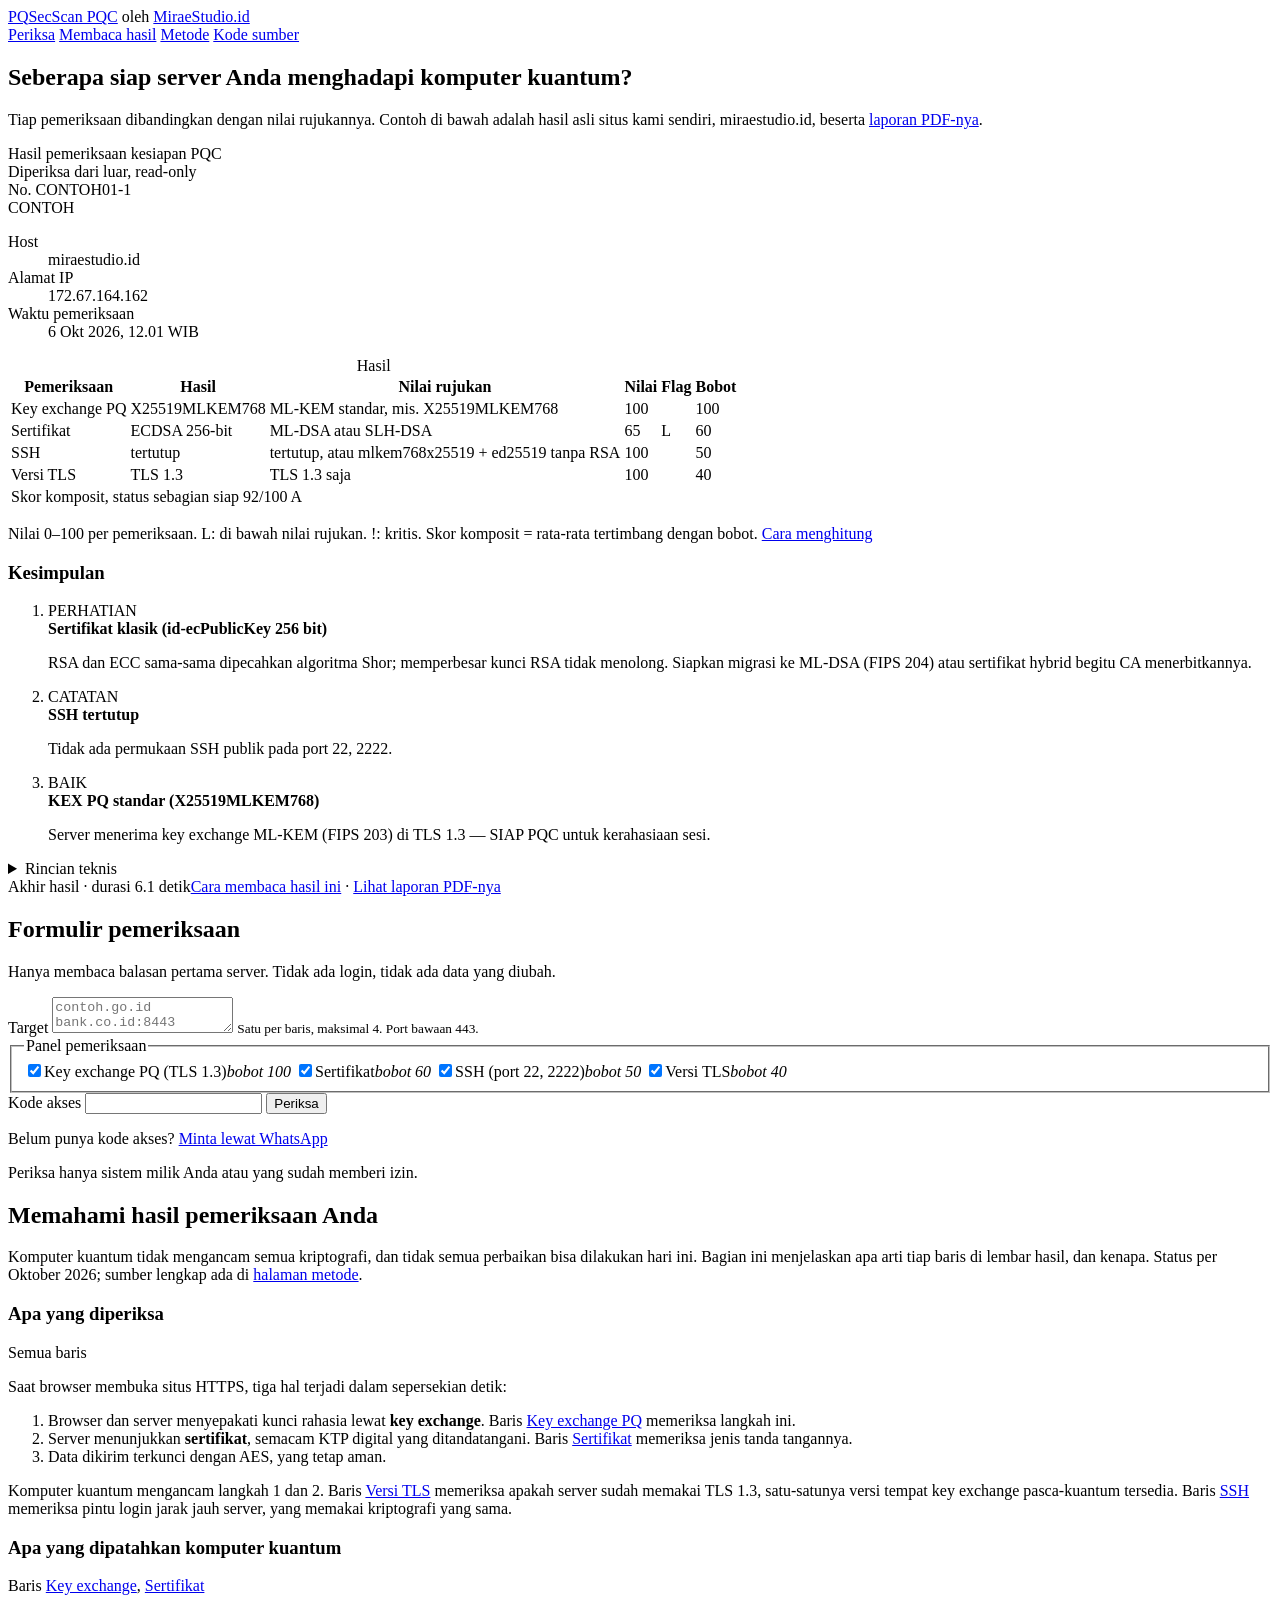
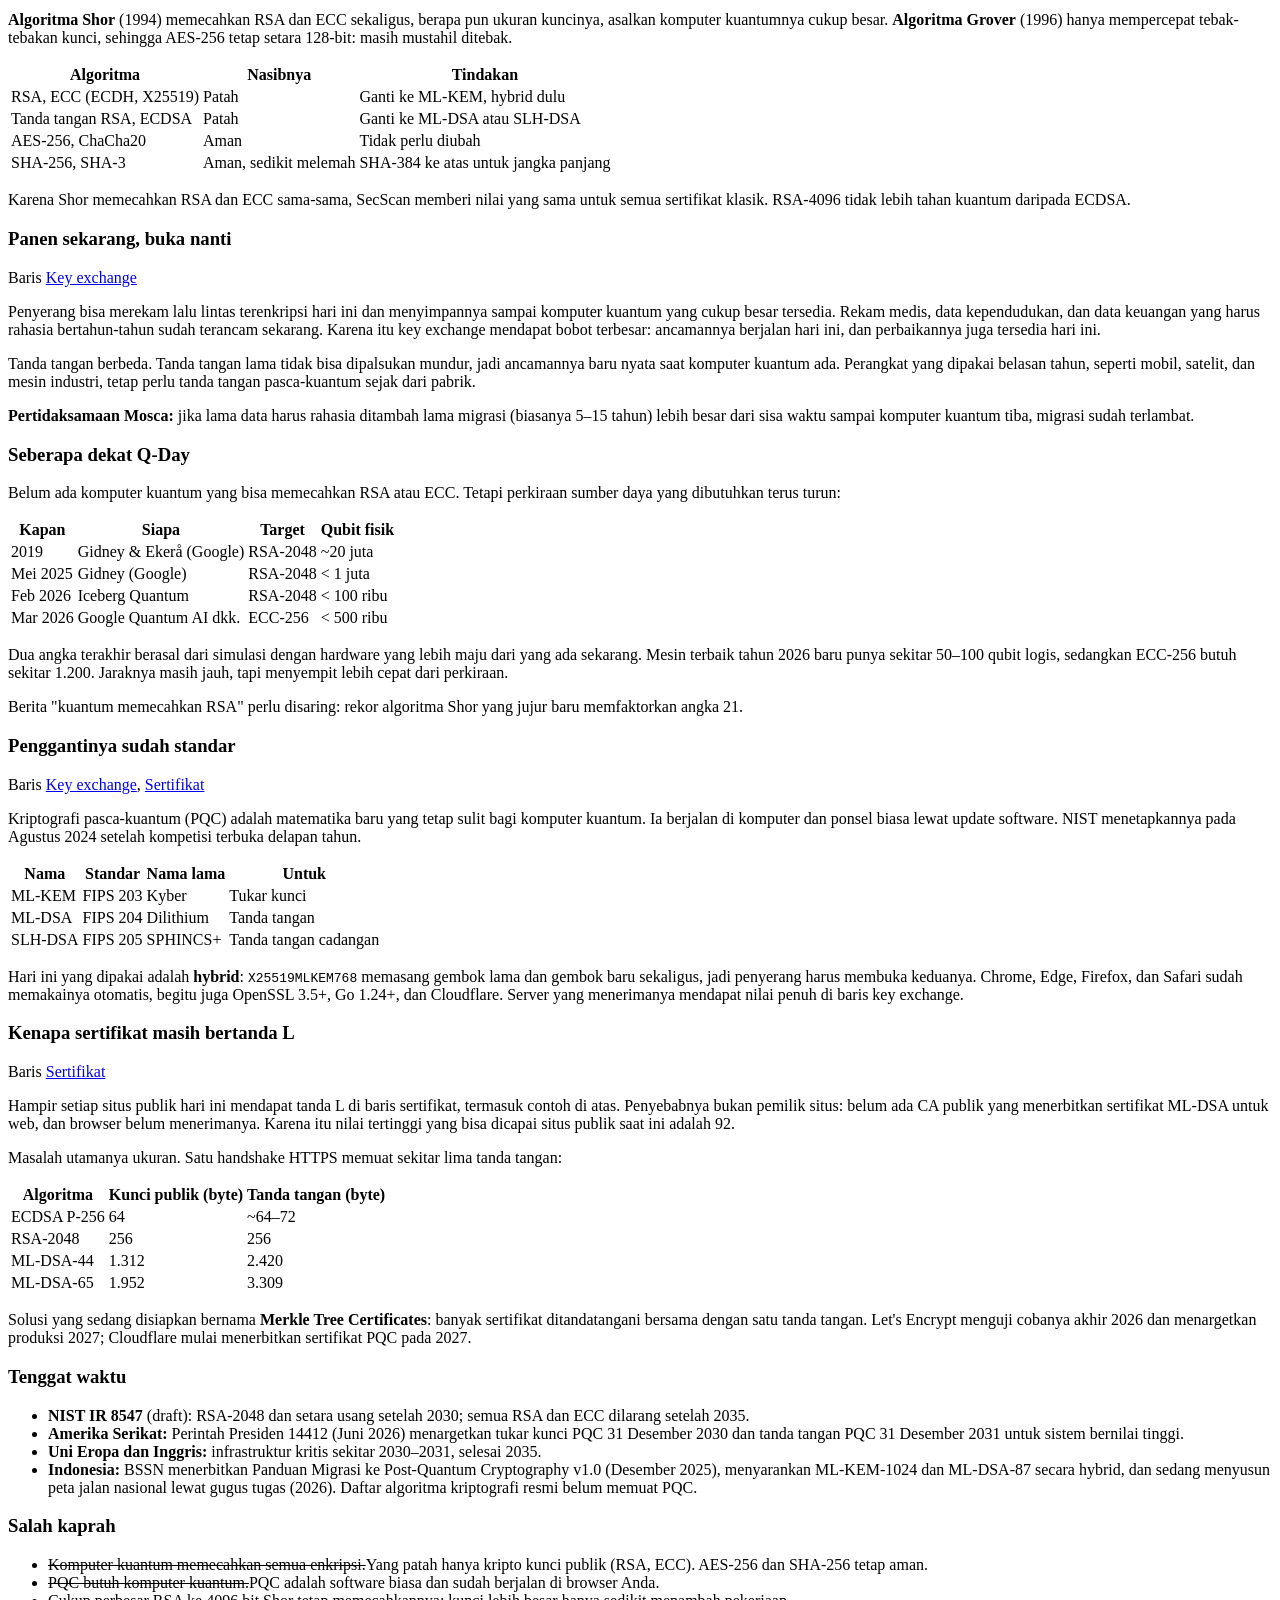
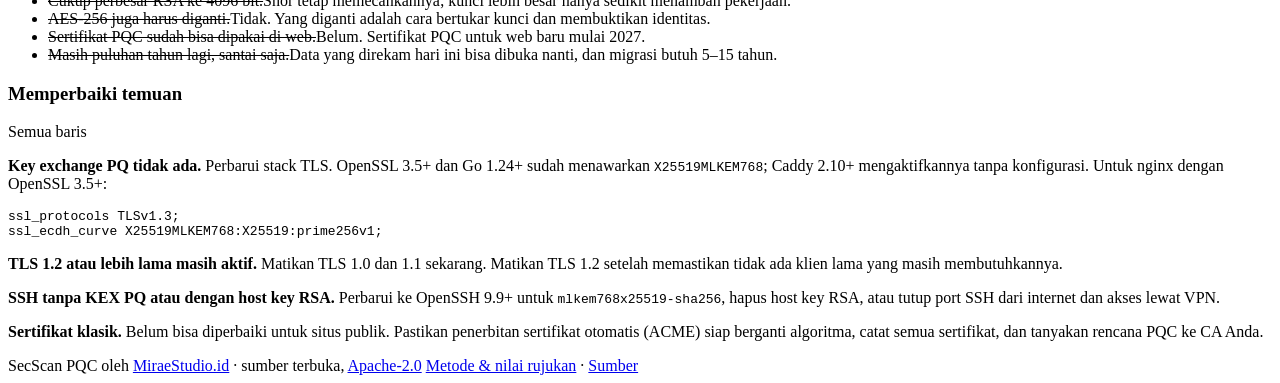
==== commit 6aa37569: "Act on the finish review: fold, red only for flags, phones, PDF continuation - The intro is two line" ====
--- a/app/static/index.html
+++ b/app/static/index.html
@@ -17,7 +17,7 @@
     <nav aria-label="Utama">
       <a href="/" aria-current="page">Periksa</a>
       <a href="#membaca">Membaca hasil</a>
-      <a href="/metodologi">Metode &amp; nilai rujukan</a>
+      <a href="/metodologi">Metode</a>
       <a href="https://github.com/Nael-Nathanael/secscan-pqc">Kode sumber</a>
     </nav>
   </div>
@@ -26,9 +26,8 @@
 <main>
   <section class="wrap intro">
     <h1>Seberapa siap server Anda menghadapi komputer kuantum?</h1>
-    <p>SecScan memeriksa server dari luar, seperti browser biasa, lalu menulis hasilnya seperti lembar hasil laboratorium:
-      tiap pemeriksaan dibandingkan dengan nilai rujukan. Di bawah ini hasil asli untuk situs kami sendiri, miraestudio.id,
-      lengkap dengan <a href="/static/contoh/miraestudio-id.pdf">laporan PDF-nya</a>.</p>
+    <p>Tiap pemeriksaan dibandingkan dengan nilai rujukannya. Contoh di bawah adalah hasil asli situs kami sendiri,
+      miraestudio.id, beserta <a href="/static/contoh/miraestudio-id.pdf">laporan PDF-nya</a>.</p>
   </section>
 
   <div class="wrap desk">
@@ -59,7 +58,7 @@
 
       <button class="go" id="go" type="submit">Periksa</button>
       <p class="status" id="status" role="status"></p>
-      <p class="ask">Belum punya kode akses? <a id="ask" href="https://wa.me/6289503386642">Minta lewat WhatsApp ↗</a></p>
+      <p class="ask">Belum punya kode akses? <a id="ask" href="https://wa.me/6289503386642">Minta lewat WhatsApp</a></p>
       <p class="consent">Periksa hanya sistem milik Anda atau yang sudah memberi izin.</p>
     </form>
   </div>
@@ -296,7 +295,7 @@
       <a href="/metodologi#skor">Cara menghitung</a></p>
     ${findings ? `<section class="conclusion" style="--i:${comps.length + 1}"><h3>Kesimpulan</h3><ol>${findings}</ol></section>` : ''}
     <details class="tech"><summary>Rincian teknis</summary><table>${tech}</table></details>
-    <div class="sheet-foot"><span>Durasi ${r.duration} detik</span><span>${sample ? '<a href="#membaca">Cara membaca hasil ini</a> · ' : ''}<a class="pdf" href="${pdf}">${sample ? 'Lihat laporan PDF-nya' : 'Unduh PDF'}</a></span></div>
+    <div class="sheet-foot"><span>Akhir hasil · durasi ${r.duration} detik</span><span>${sample ? '<a href="#membaca">Cara membaca hasil ini</a> · ' : ''}<a class="pdf" href="${pdf}">${sample ? 'Lihat laporan PDF-nya' : 'Unduh PDF'}</a></span></div>
   </article>`;
 }
 
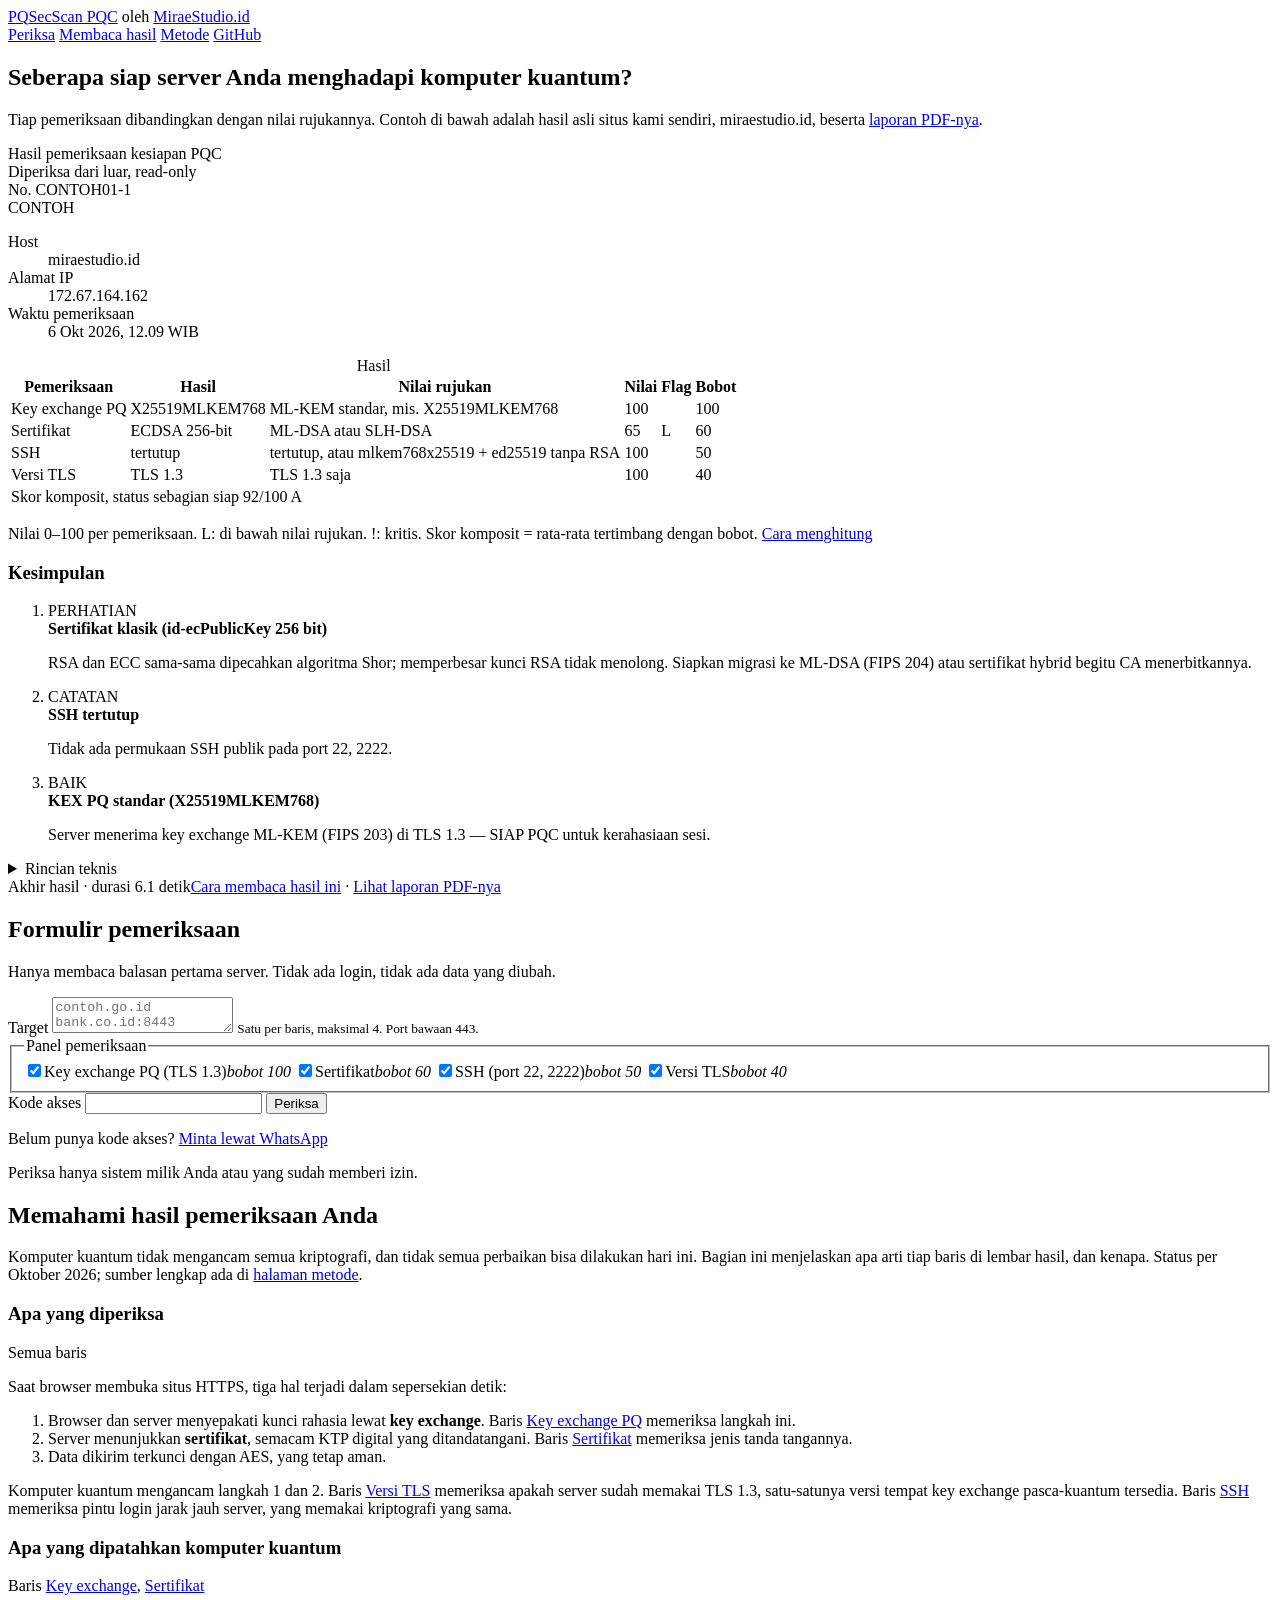
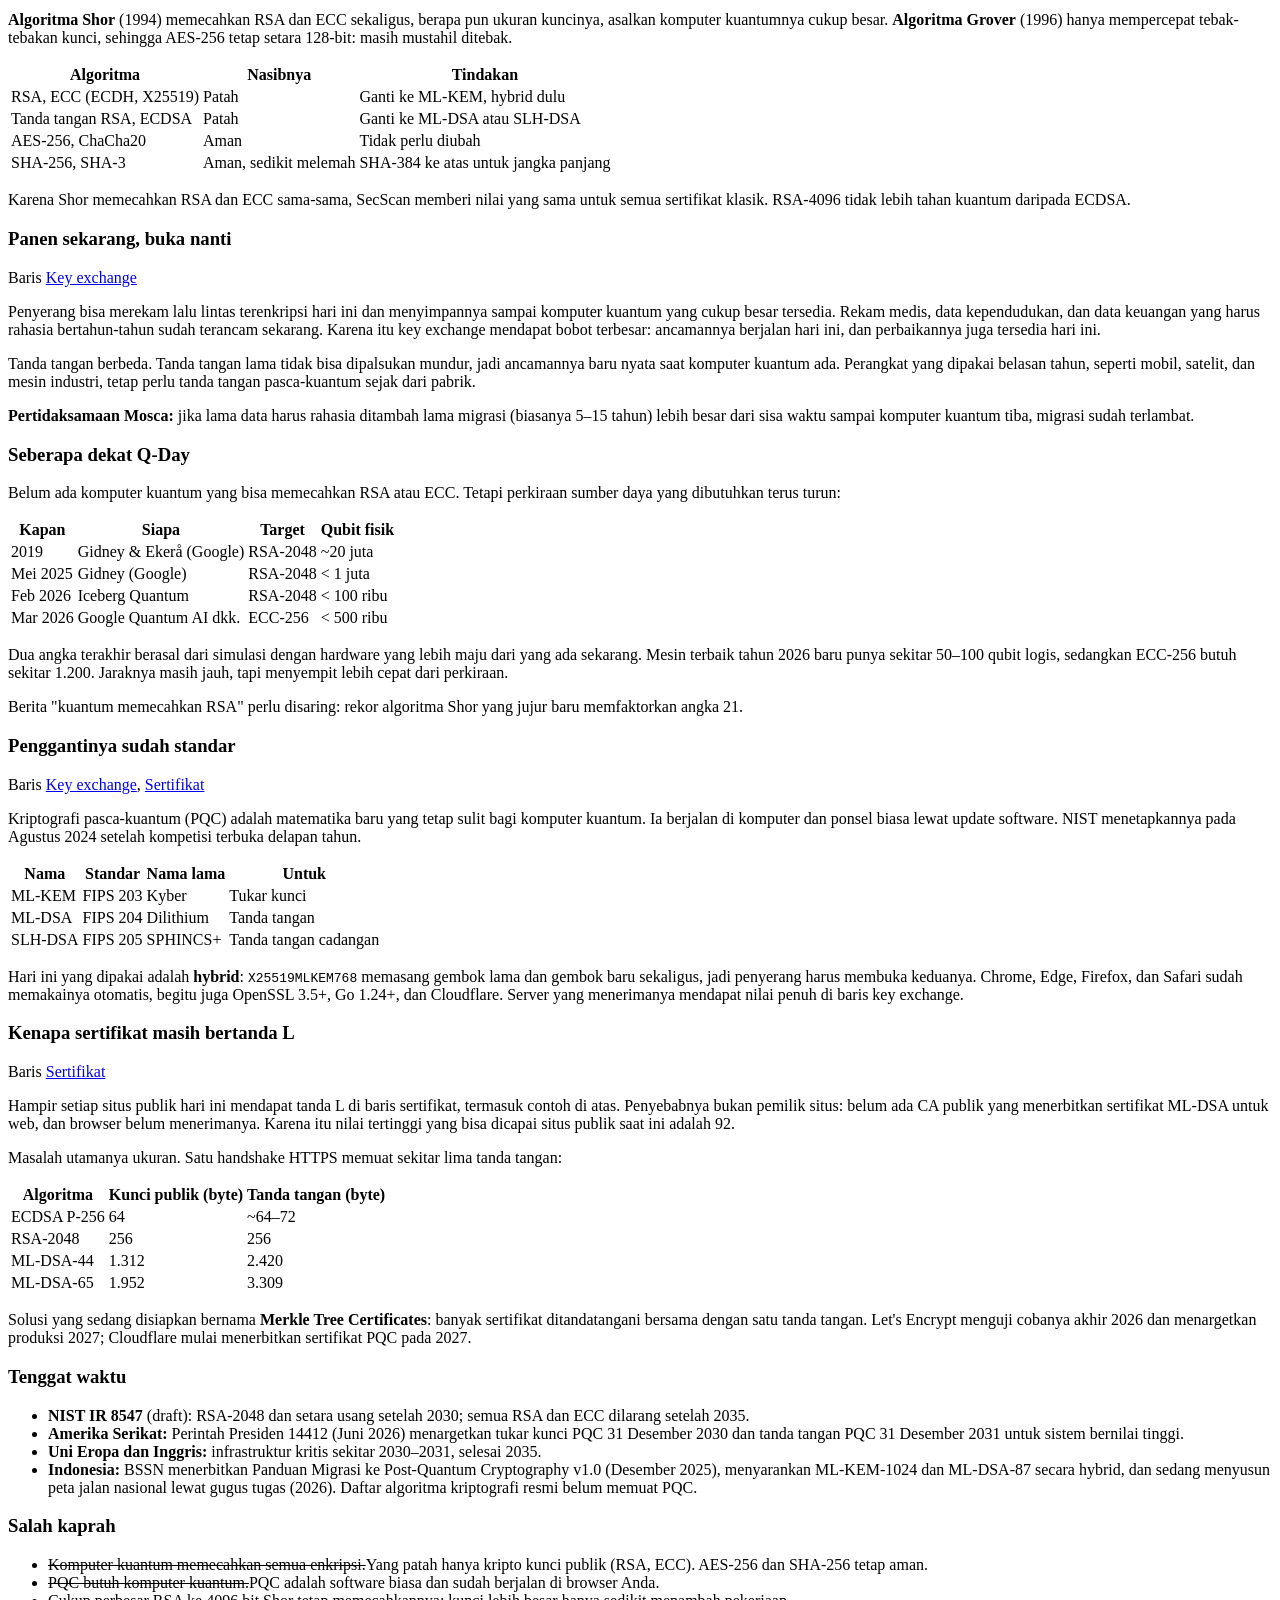
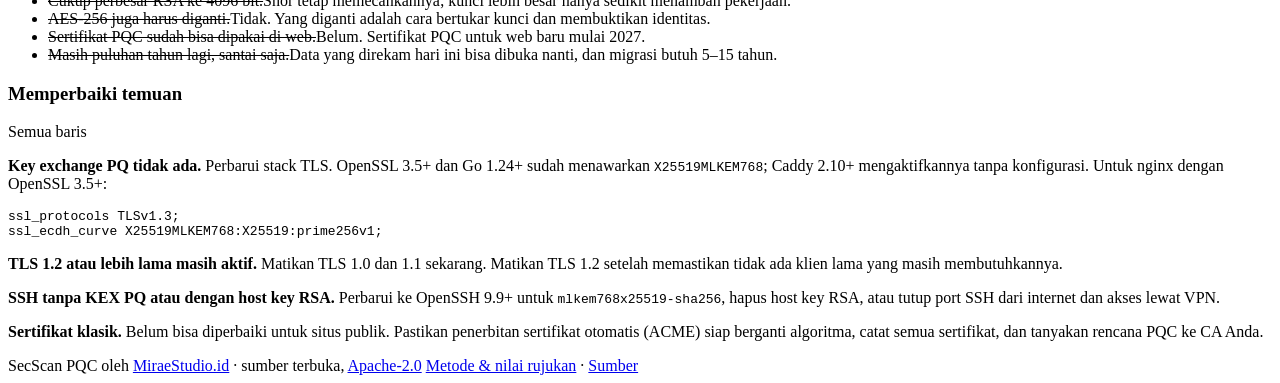
==== commit c33db141: "Fit the phone nav without scrolling; teal in-range values in the PDF The nav's last item is 'GitHub'" ====
--- a/app/static/index.html
+++ b/app/static/index.html
@@ -18,7 +18,7 @@
       <a href="/" aria-current="page">Periksa</a>
       <a href="#membaca">Membaca hasil</a>
       <a href="/metodologi">Metode</a>
-      <a href="https://github.com/Nael-Nathanael/secscan-pqc">Kode sumber</a>
+      <a href="https://github.com/Nael-Nathanael/secscan-pqc">GitHub</a>
     </nav>
   </div>
 </header>
@@ -222,7 +222,7 @@
 
 <script type="application/json" id="sample">
 {"host":"miraestudio.id","port":443,"ip":"172.67.164.162","score":92,"grade":"A","pqc_status":"SEBAGIAN","duration":6.1,
- "scanned_at":"2026-10-06T12:01:15+07:00",
+ "scanned_at":"2026-10-06T12:09:50+07:00",
  "components":[
   {"key":"cert","label":"Sertifikat","max":60,"pct":65,"result":"ECDSA 256-bit","ref":"ML-DSA atau SLH-DSA"},
   {"key":"kex","label":"Kex PQ","max":100,"pct":100,"result":"X25519MLKEM768","ref":"ML-KEM standar, mis. X25519MLKEM768"},
@@ -256,7 +256,7 @@
   const host = esc((r.host || r.target) + (r.port && r.port !== 443 ? ':' + r.port : ''));
   const head = `<div class="sheet-head">
       <div><div class="sheet-title">Hasil pemeriksaan kesiapan PQC</div>
-        <div class="sheet-sub">Diperiksa dari luar, read-only</div></div>
+        <div class="sheet-sub">Diperiksa dari luar, read&#8209;only</div></div>
       <div class="sheet-no">No. ${esc(no)}${sample ? '<br><span class="sample-tag">CONTOH</span>' : ''}</div>
     </div>`;
   if (r.error) {
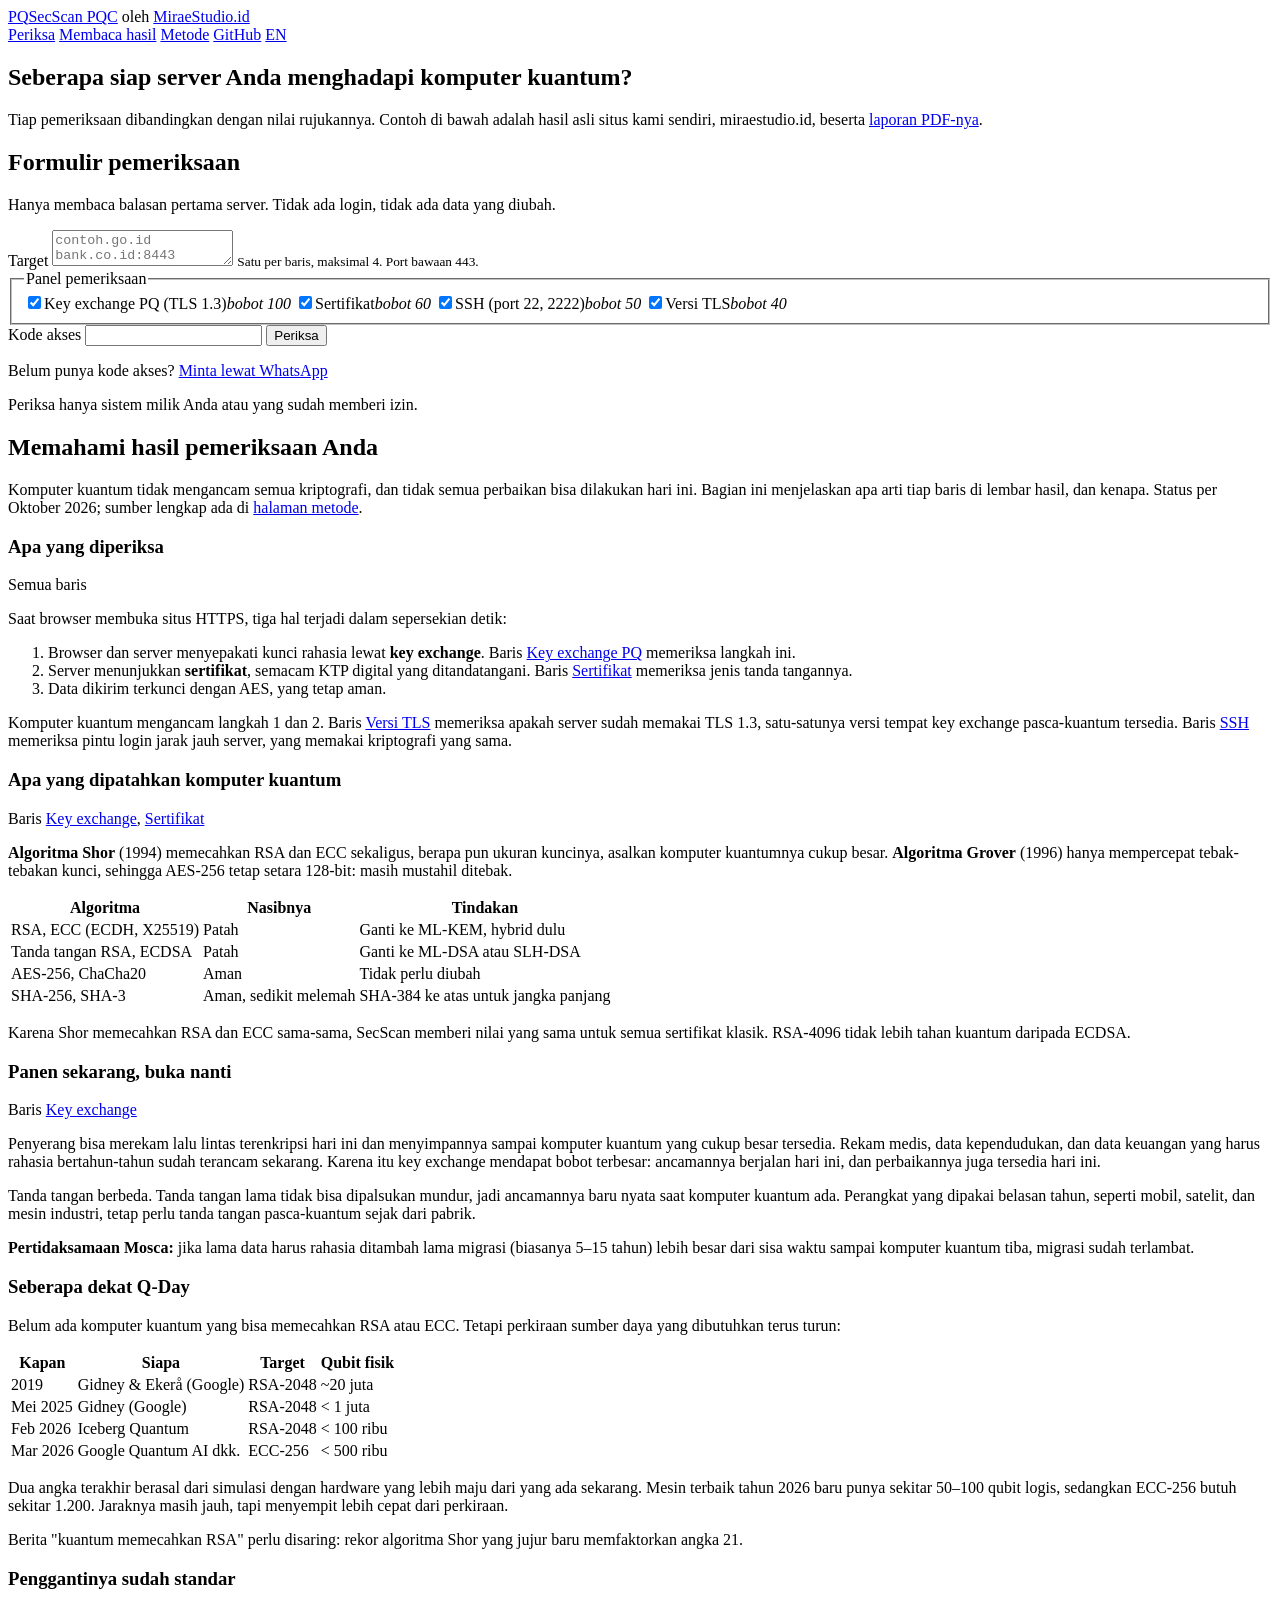
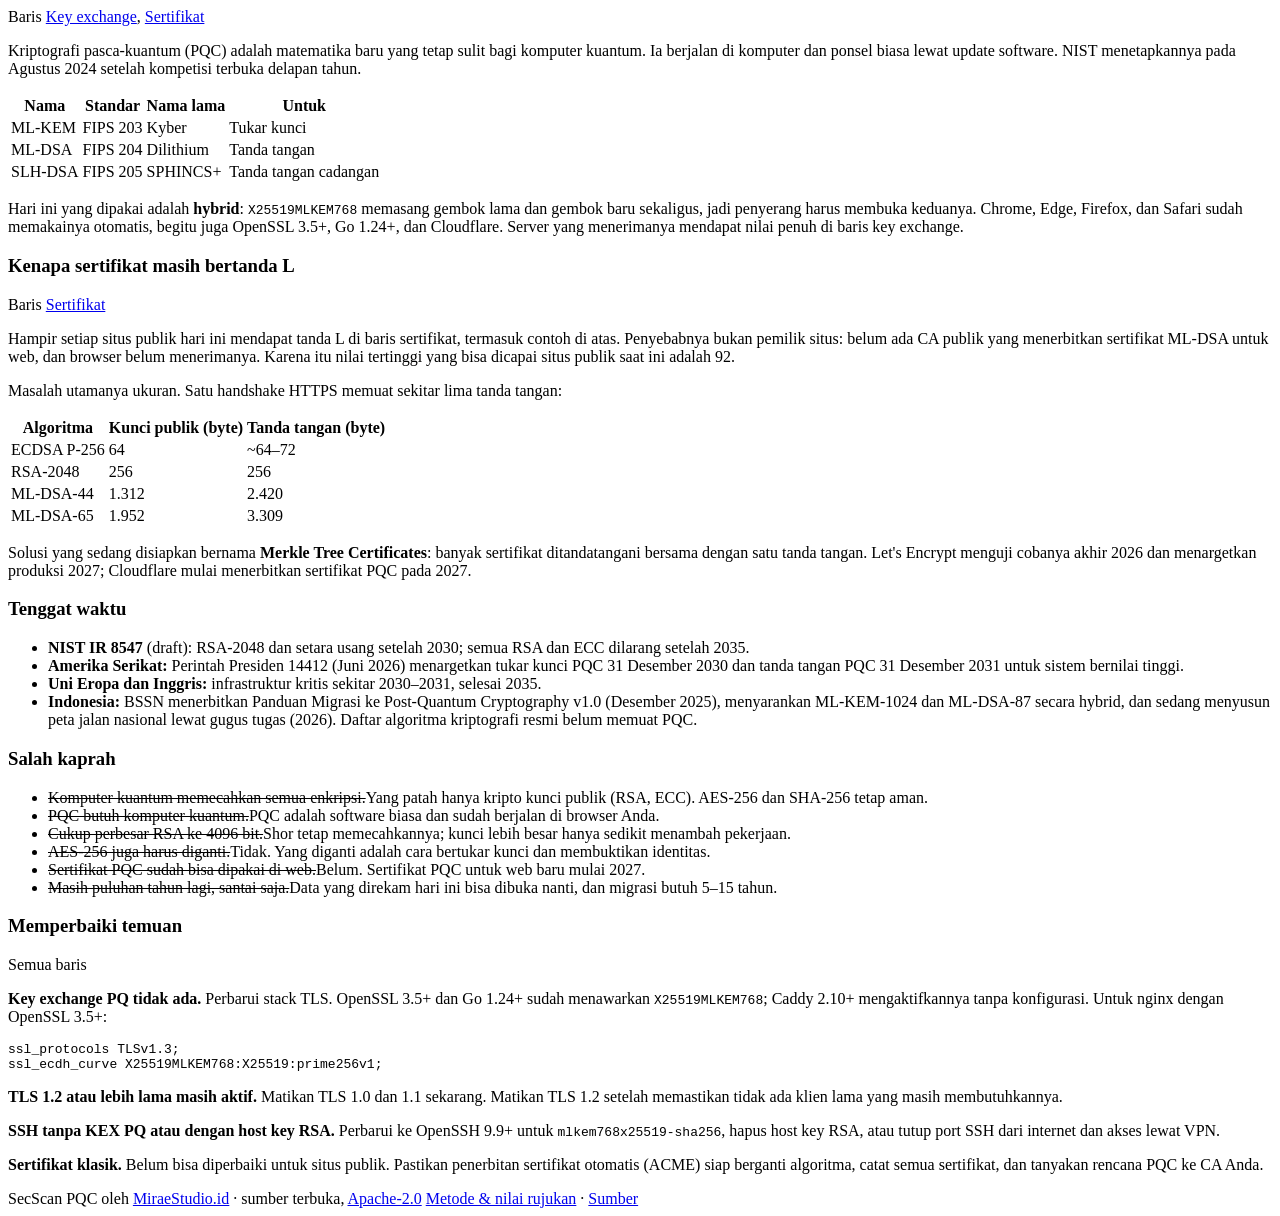
==== commit 7e6693aa: "Add an English edition at /en Scanner findings, results, errors and API messages come from a message" ====
--- a/app/static/index.html
+++ b/app/static/index.html
@@ -7,7 +7,10 @@
 <meta name="description" content="Periksa kesiapan sebuah server menghadapi komputer kuantum, lalu pelajari cara membaca hasilnya: key exchange ML-KEM, sertifikat, versi TLS, dan SSH.">
 <link rel="icon" href="data:image/svg+xml,<svg xmlns='http://www.w3.org/2000/svg' viewBox='0 0 32 32'><rect x='5' y='2' width='22' height='28' fill='white' stroke='%231d2321' stroke-width='2'/><rect x='5' y='2' width='22' height='7' fill='%2300705f'/><path d='M9 15h14M9 20h14M9 25h9' stroke='%231d2321' stroke-width='2'/></svg>">
 <link rel="preload" href="/static/fonts/atkinson-next.woff2" as="font" type="font/woff2" crossorigin>
-<link rel="stylesheet" href="/static/app.css">
+<link rel="stylesheet" href="/static/app.css?v=ASSET">
+<link rel="alternate" hreflang="id" href="https://sec-scan.miraestudio.id/">
+<link rel="alternate" hreflang="en" href="https://sec-scan.miraestudio.id/en">
+<link rel="alternate" hreflang="x-default" href="https://sec-scan.miraestudio.id/">
 </head>
 <body>
 <header class="letterhead">
@@ -19,6 +22,7 @@
       <a href="#membaca">Membaca hasil</a>
       <a href="/metodologi">Metode</a>
       <a href="https://github.com/Nael-Nathanael/secscan-pqc">GitHub</a>
+      <a href="/en" hreflang="en" lang="en" aria-label="English">EN</a>
     </nav>
   </div>
 </header>
@@ -27,11 +31,11 @@
   <section class="wrap intro">
     <h1>Seberapa siap server Anda menghadapi komputer kuantum?</h1>
     <p>Tiap pemeriksaan dibandingkan dengan nilai rujukannya. Contoh di bawah adalah hasil asli situs kami sendiri,
-      miraestudio.id, beserta <a href="/static/contoh/miraestudio-id.pdf">laporan PDF-nya</a>.</p>
+      miraestudio.id, beserta <a href="/static/contoh/miraestudio-id.pdf?v=ASSET">laporan PDF-nya</a>.</p>
   </section>
 
   <div class="wrap desk">
-    <div class="sheets" id="sheets" aria-live="polite">
+    <div class="sheets" id="sheets" aria-live="polite" data-sample-no="CONTOH01-1" data-sample-pdf="/static/contoh/miraestudio-id.pdf?v=ASSET">
       <noscript><p>Aktifkan JavaScript untuk melihat contoh hasil dan menjalankan pemeriksaan.</p></noscript>
     </div>
 
@@ -221,8 +225,8 @@
 </footer>
 
 <script type="application/json" id="sample">
-{"host":"miraestudio.id","port":443,"ip":"172.67.164.162","score":92,"grade":"A","pqc_status":"SEBAGIAN","duration":6.1,
- "scanned_at":"2026-10-06T12:09:50+07:00",
+{"host":"miraestudio.id","port":443,"ip":"104.21.74.237","score":92,"grade":"A","pqc_status":"SEBAGIAN","duration":6.1,
+ "scanned_at":"2026-10-06T12:36:32+07:00",
  "components":[
   {"key":"cert","label":"Sertifikat","max":60,"pct":65,"result":"ECDSA 256-bit","ref":"ML-DSA atau SLH-DSA"},
   {"key":"kex","label":"Kex PQ","max":100,"pct":100,"result":"X25519MLKEM768","ref":"ML-KEM standar, mis. X25519MLKEM768"},
@@ -231,130 +235,12 @@
  "details":[["Sertifikat","CN = miraestudio.id"],["Penerbit","C = US, O = Google Trust Services, CN = WE1"],
   ["Kunci","id-ecPublicKey 256 bit | tanda tangan ecdsa-with-SHA256 | berlaku s/d Nov 08 07:24:38 2026 GMT"],["Validasi rantai","tepercaya"],
   ["Key exchange PQ","X25519MLKEM768 (didukung), SecP256r1MLKEM768, SecP384r1MLKEM1024, MLKEM768, MLKEM1024, X25519Kyber768Draft00 (didukung), X25519 (didukung)"],
-  ["TLS version","1.3"],["SSH","tertutup pada port 22, 2222"]],
+  ["Versi TLS","1.3"],["SSH","tertutup pada port 22, 2222"]],
  "findings":[
   {"level":"high","title":"Sertifikat klasik (id-ecPublicKey 256 bit)","text":"RSA dan ECC sama-sama dipecahkan algoritma Shor; memperbesar kunci RSA tidak menolong. Siapkan migrasi ke ML-DSA (FIPS 204) atau sertifikat hybrid begitu CA menerbitkannya."},
   {"level":"info","title":"SSH tertutup","text":"Tidak ada permukaan SSH publik pada port 22, 2222."},
   {"level":"good","title":"KEX PQ standar (X25519MLKEM768)","text":"Server menerima key exchange ML-KEM (FIPS 203) di TLS 1.3 — SIAP PQC untuk kerahasiaan sesi."}]}
 </script>
-<script>
-const $ = s => document.querySelector(s);
-const esc = s => String(s).replace(/[&<>"']/g, c => ({'&':'&amp;','<':'&lt;','>':'&gt;','"':'&quot;',"'":'&#39;'}[c]));
-const NAMES = { kex: 'Key exchange PQ', cert: 'Sertifikat', ssh: 'SSH', tls: 'Versi TLS' };
-const ORDER = ['kex', 'cert', 'ssh', 'tls'];
-const LEVEL = { crit: 'KRITIS', high: 'PERHATIAN', info: 'CATATAN', good: 'BAIK' };
-const STATUS = { 'SIAP PQC': 'siap PQC', 'SEBAGIAN': 'sebagian siap', 'BELUM SIAP': 'belum siap', '-': '–' };
-const when = iso => new Date(iso).toLocaleString('id-ID', { dateStyle: 'medium', timeStyle: 'short', timeZone: 'Asia/Jakarta' }) + ' WIB';
-
-function flag(pct) {
-  if (pct >= 100) return '<span class="ok" aria-label="dalam rujukan"></span>';
-  if (pct >= 50) return '<span class="L" title="di bawah nilai rujukan">L</span>';
-  return '<span class="crit" title="kritis">!</span>';
-}
-
-function sheet(r, { no, sample, anchors, pdf }) {
-  const host = esc((r.host || r.target) + (r.port && r.port !== 443 ? ':' + r.port : ''));
-  const head = `<div class="sheet-head">
-      <div><div class="sheet-title">Hasil pemeriksaan kesiapan PQC</div>
-        <div class="sheet-sub">Diperiksa dari luar, read&#8209;only</div></div>
-      <div class="sheet-no">No. ${esc(no)}${sample ? '<br><span class="sample-tag">CONTOH</span>' : ''}</div>
-    </div>`;
-  if (r.error) {
-    return `<article class="sheet">${head}
-      <dl class="patient"><div><dt>Host</dt><dd>${host}</dd></div></dl>
-      <p class="sheet-error">Tidak dapat diperiksa: ${esc(r.error)}.</p></article>`;
-  }
-  const comps = ORDER.map(k => r.components.find(c => c.key === k)).filter(Boolean);
-  const rows = comps.map((c, i) => `<tr id="${anchors ? 'row-' + c.key : ''}" class="${c.pct < 100 ? 'out' : ''}" style="--i:${i}">
-      <td class="name">${NAMES[c.key]}</td>
-      <td class="val">${esc(c.result)}</td>
-      <td class="ref">${esc(c.ref)}</td>
-      <td class="num" data-label="Nilai">${c.pct}</td>
-      <td class="flag">${flag(c.pct)}</td>
-      <td class="num" data-label="Bobot">${c.max}</td>
-    </tr>`).join('').replace(/ id=""/g, '');
-  const findings = r.findings.map(f => `<li><span class="lvl lvl-${f.level}">${LEVEL[f.level]}</span>
-      <div><b>${esc(f.title)}</b><p>${esc(f.text)}</p></div></li>`).join('');
-  const tech = r.details.map(([k, v]) => `<tr><td>${esc(k)}</td><td>${esc(v)}</td></tr>`).join('');
-  return `<article class="sheet">${head}
-    <dl class="patient">
-      <div><dt>Host</dt><dd>${host}</dd></div>
-      <div><dt>Alamat IP</dt><dd>${esc(r.ip)}</dd></div>
-      <div><dt>Waktu pemeriksaan</dt><dd>${esc(when(r.scanned_at))}</dd></div>
-    </dl>
-    <table class="results">
-      <caption>Hasil</caption>
-      <thead><tr><th scope="col">Pemeriksaan</th><th scope="col">Hasil</th><th scope="col">Nilai rujukan</th><th scope="col" class="num">Nilai</th><th scope="col">Flag</th><th scope="col" class="num">Bobot</th></tr></thead>
-      <tbody>${rows}</tbody>
-      <tfoot><tr style="--i:${comps.length}"><td colspan="6"><div class="total">
-        <span>Skor komposit, status ${esc(STATUS[r.pqc_status] || r.pqc_status)}</span>
-        <span class="score">${r.score}<span class="mono" style="font-size:16px">/100</span></span>
-        <span class="grade" aria-label="Grade ${r.grade}">${r.grade}</span></div></td></tr></tfoot>
-    </table>
-    <p class="legend">Nilai 0–100 per pemeriksaan. L: di bawah nilai rujukan. !: kritis. Skor komposit = rata-rata tertimbang dengan bobot.
-      <a href="/metodologi#skor">Cara menghitung</a></p>
-    ${findings ? `<section class="conclusion" style="--i:${comps.length + 1}"><h3>Kesimpulan</h3><ol>${findings}</ol></section>` : ''}
-    <details class="tech"><summary>Rincian teknis</summary><table>${tech}</table></details>
-    <div class="sheet-foot"><span>Akhir hasil · durasi ${r.duration} detik</span><span>${sample ? '<a href="#membaca">Cara membaca hasil ini</a> · ' : ''}<a class="pdf" href="${pdf}">${sample ? 'Lihat laporan PDF-nya' : 'Unduh PDF'}</a></span></div>
-  </article>`;
-}
-
-function renderSample() {
-  $('#sheets').innerHTML = sheet(JSON.parse($('#sample').textContent), { no: 'CONTOH01-1', sample: true, anchors: true, pdf: '/static/contoh/miraestudio-id.pdf' });
-}
-
-function render(data) {
-  const pdf = `/api/report/${data.id}.pdf`;
-  const code = data.id.slice(0, 8).toUpperCase();
-  let html = '';
-  if (data.results.length > 1) {
-    const rows = data.results.map(r => `<tr><td class="mono">${esc(r.host || r.target)}</td><td class="mono">${r.error ? '–' : r.score}</td><td class="mono">${r.error ? 'gagal' : r.grade}</td></tr>`).join('');
-    html += `<div class="batch"><table><thead><tr><th>Host</th><th>Skor</th><th>Grade</th></tr></thead><tbody>${rows}</tbody></table>
-      <p class="legend">Rata-rata ${data.summary.avg}. <a href="${pdf}">Unduh semua sebagai PDF</a></p></div>`;
-  }
-  html += data.results.map((r, i) => sheet(r, { no: `${code}-${i + 1}`, anchors: false, pdf })).join('');
-  const box = $('#sheets');
-  box.classList.remove('printing');
-  box.innerHTML = html;
-  void box.offsetWidth;
-  box.classList.add('printing');
-}
-
-renderSample();
-try { $('#pw').value = localStorage.getItem('scanpw') || ''; } catch (_) {}
-$('#ask').href = 'https://wa.me/6289503386642?text=' + encodeURIComponent('Halo MiraeStudio, saya ingin kode akses SecScan PQC untuk memeriksa: ');
-
-$('#slip').addEventListener('submit', async e => {
-  e.preventDefault();
-  const targets = $('#targets').value.split(/[\n,]+/).map(t => t.trim()).filter(Boolean);
-  const checks = [...document.querySelectorAll('input[name=check]:checked')].map(i => i.value);
-  const status = $('#status');
-  const fail = msg => { status.className = 'status err'; status.textContent = msg; };
-  status.className = 'status';
-  if (!targets.length) return fail('Isi minimal satu target.');
-  if (targets.length > 4) return fail('Maksimal 4 target per pemeriksaan.');
-  if (!checks.length) return fail('Pilih minimal satu panel pemeriksaan.');
-  $('#go').disabled = true;
-  const t0 = Date.now();
-  const tick = () => status.textContent = `Memeriksa ${targets.length} target… ${Math.round((Date.now() - t0) / 1000)} detik`;
-  tick();
-  const timer = setInterval(tick, 500);
-  try {
-    const res = await fetch('/api/scan', { method: 'POST', headers: { 'Content-Type': 'application/json', 'X-Scan-Password': $('#pw').value }, body: JSON.stringify({ targets, checks }) });
-    const data = await res.json().catch(() => ({}));
-    if (res.status === 401) throw new Error('Kode akses salah. Minta kode lewat WhatsApp di bawah.');
-    if (!res.ok) throw new Error(data.detail || `Server membalas ${res.status}. Coba lagi.`);
-    try { localStorage.setItem('scanpw', $('#pw').value); } catch (_) {}
-    render(data);
-    status.textContent = `Selesai dalam ${Math.round((Date.now() - t0) / 1000)} detik.`;
-    $('#sheets').scrollIntoView({ behavior: matchMedia('(prefers-reduced-motion: reduce)').matches ? 'auto' : 'smooth', block: 'start' });
-  } catch (err) {
-    fail(err.message === 'Failed to fetch' ? 'Tidak terhubung ke server. Periksa koneksi lalu coba lagi.' : err.message);
-  } finally {
-    clearInterval(timer);
-    $('#go').disabled = false;
-  }
-});
-</script>
+<script src="/static/app.js?v=ASSET"></script>
 </body>
 </html>
